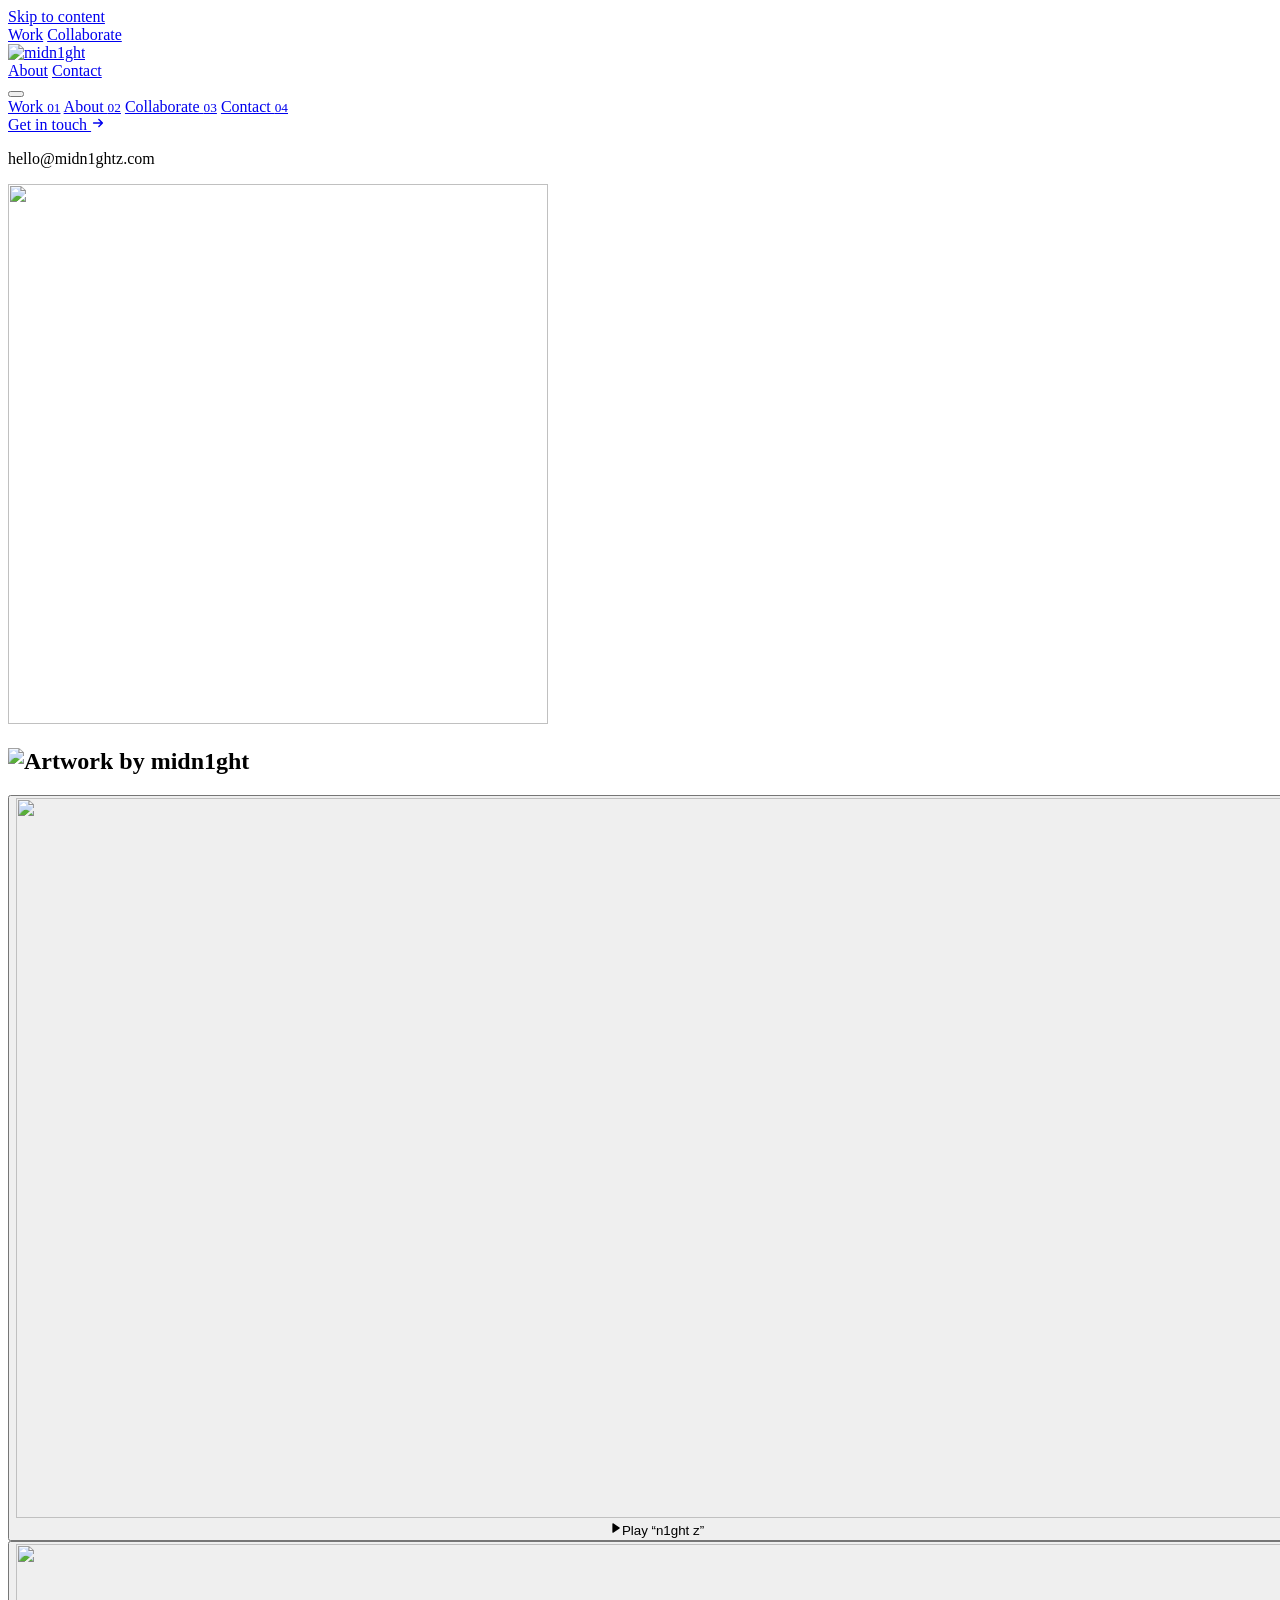
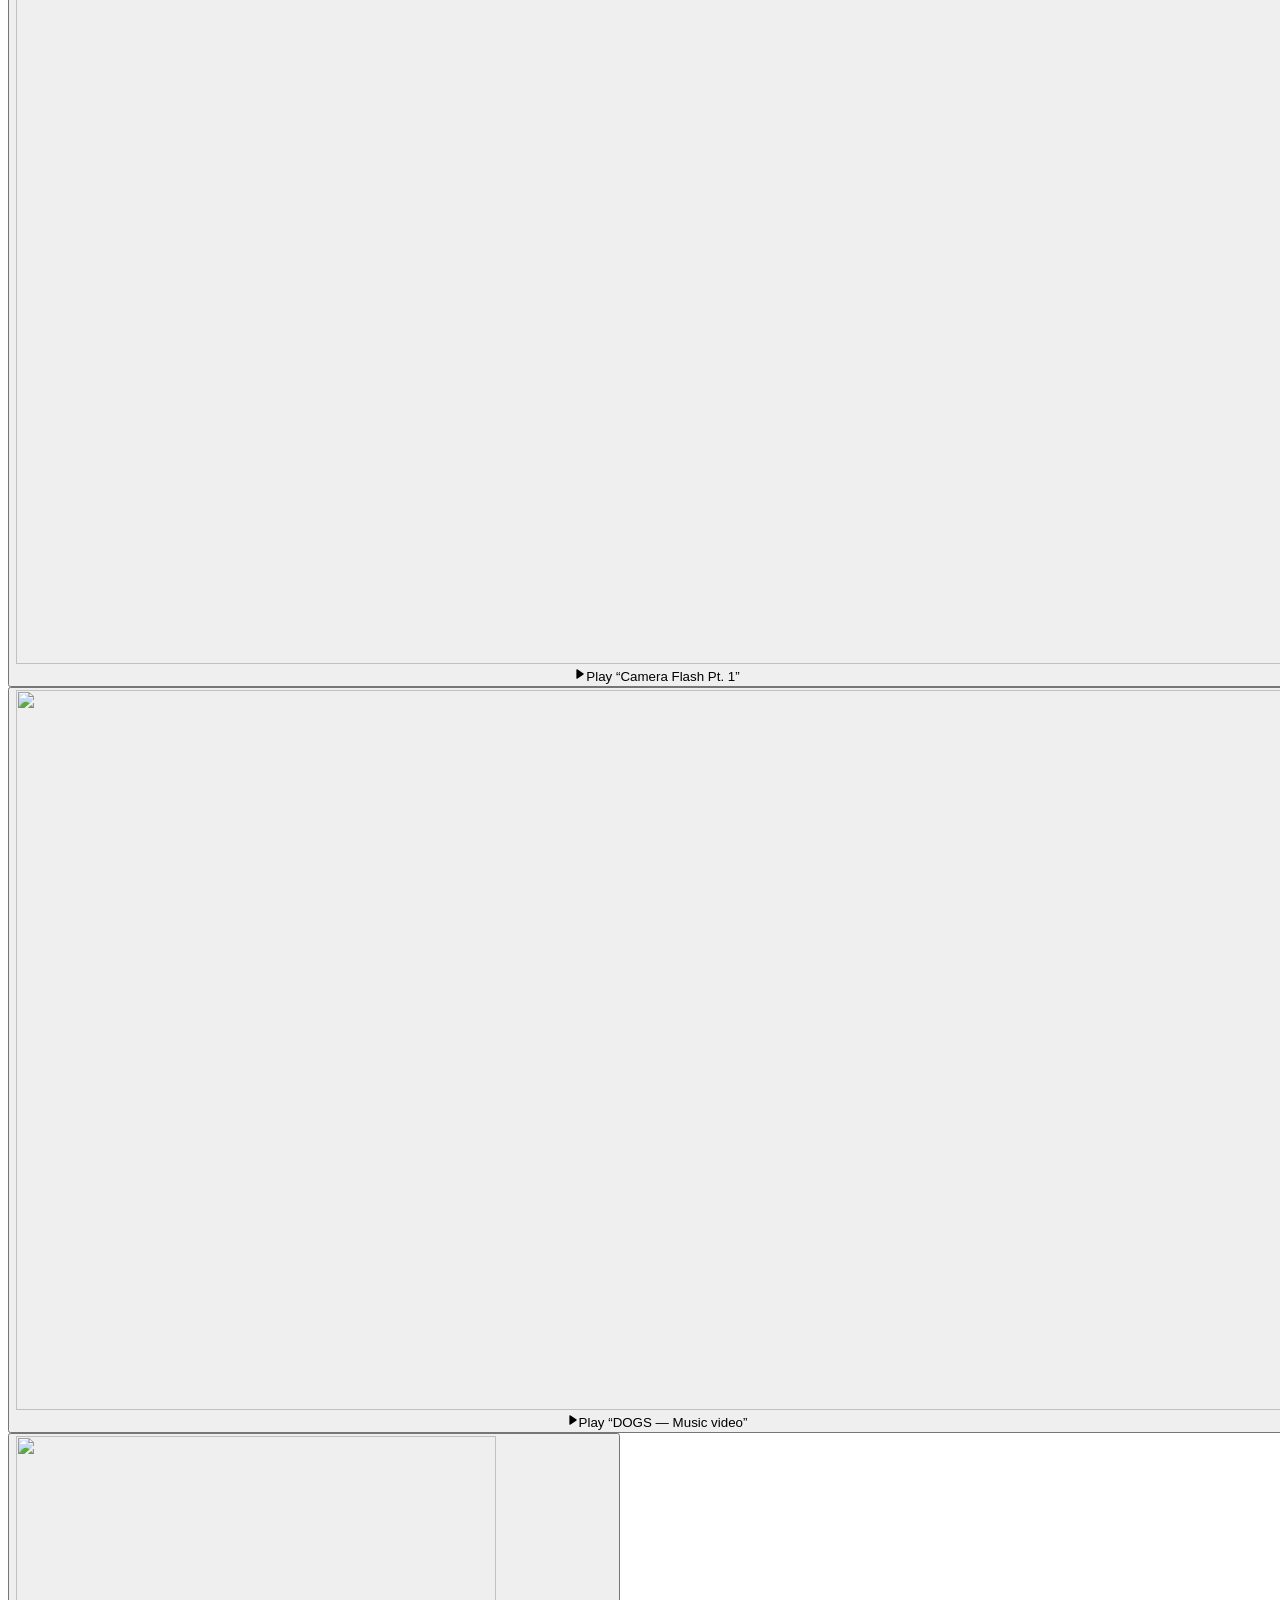
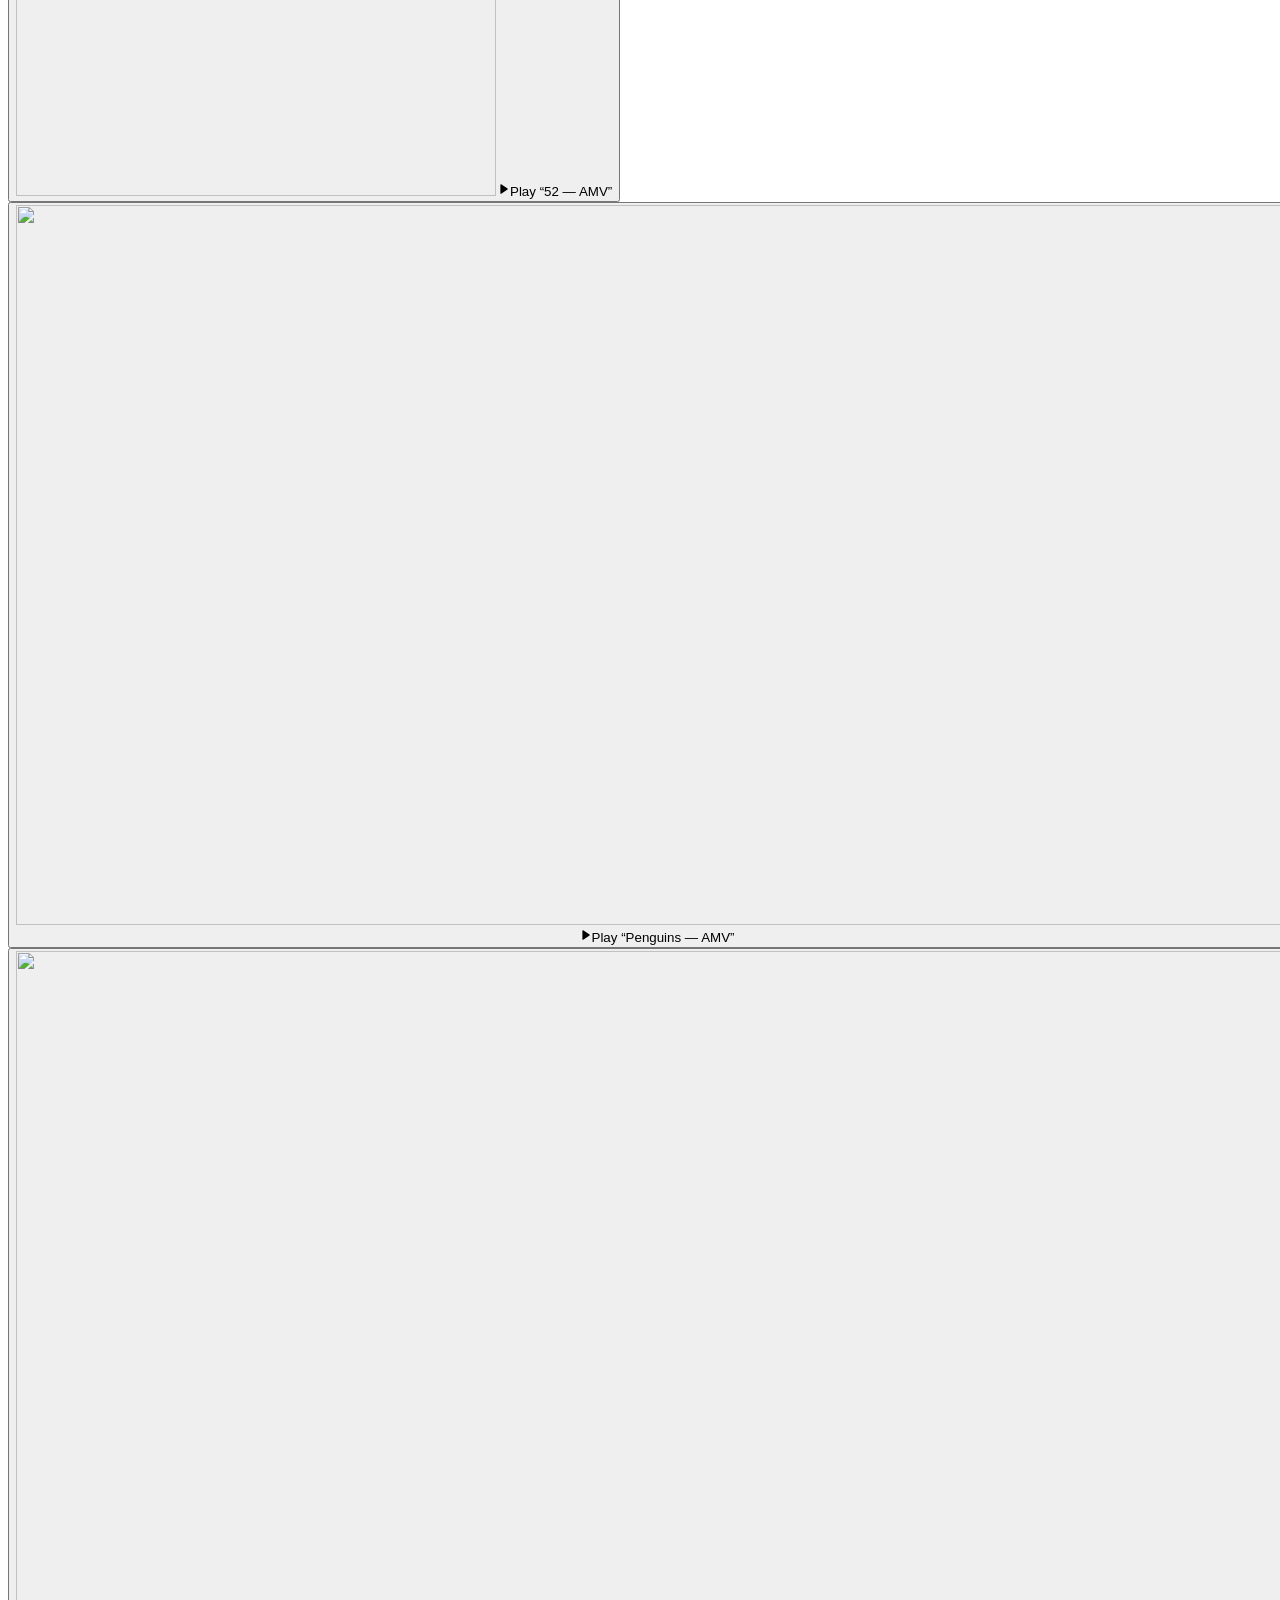
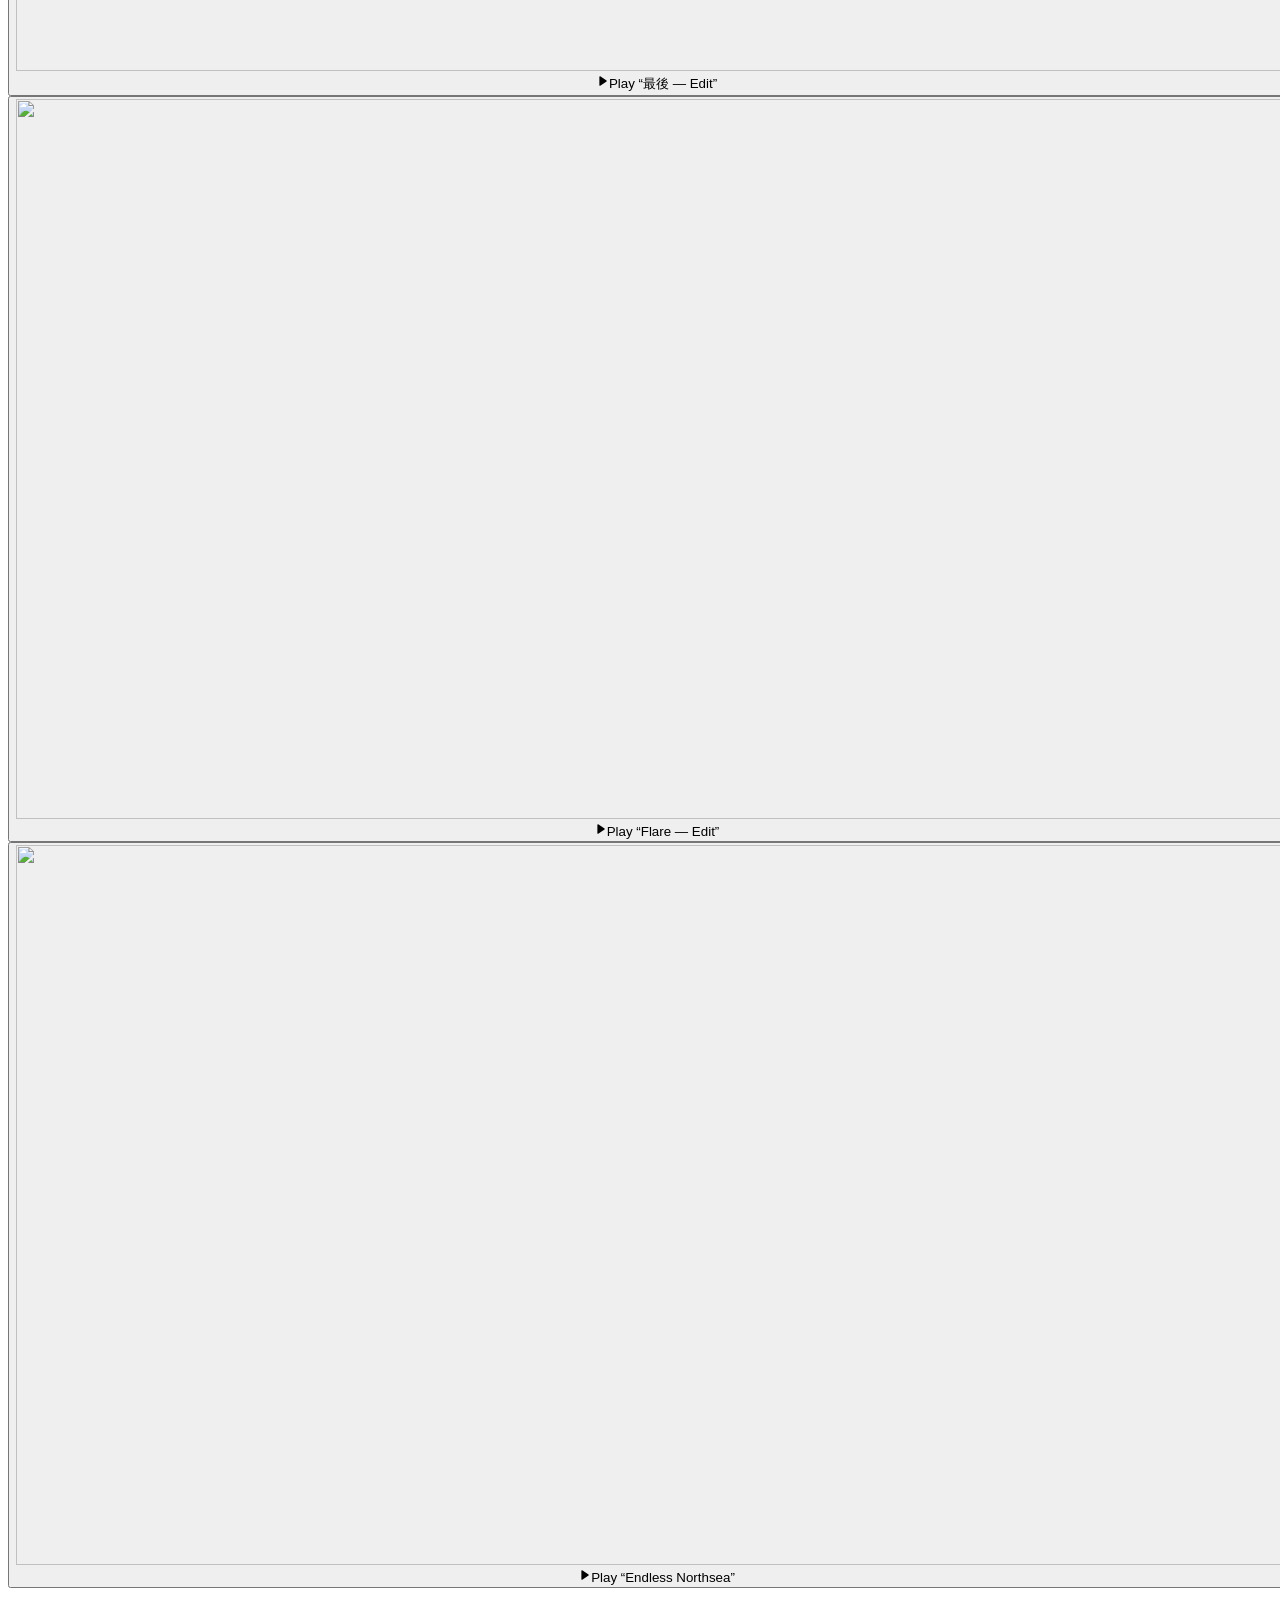
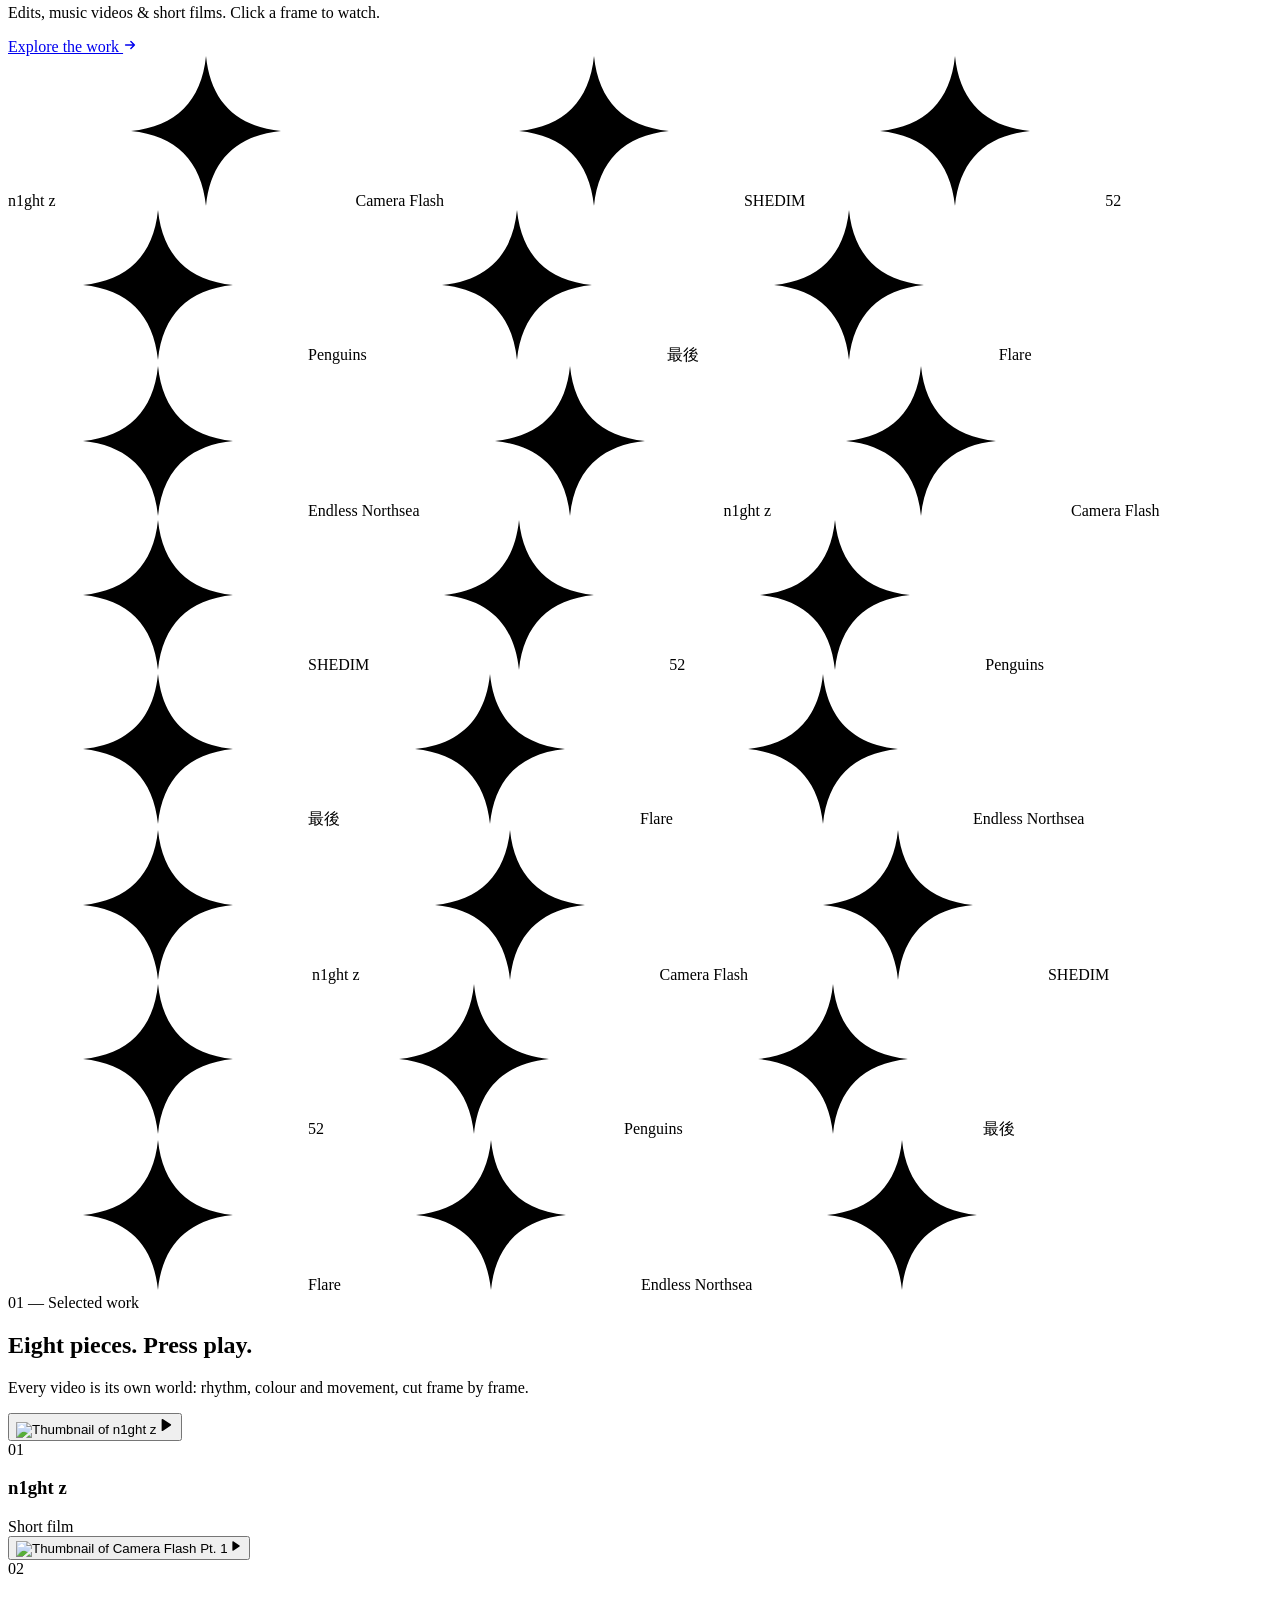
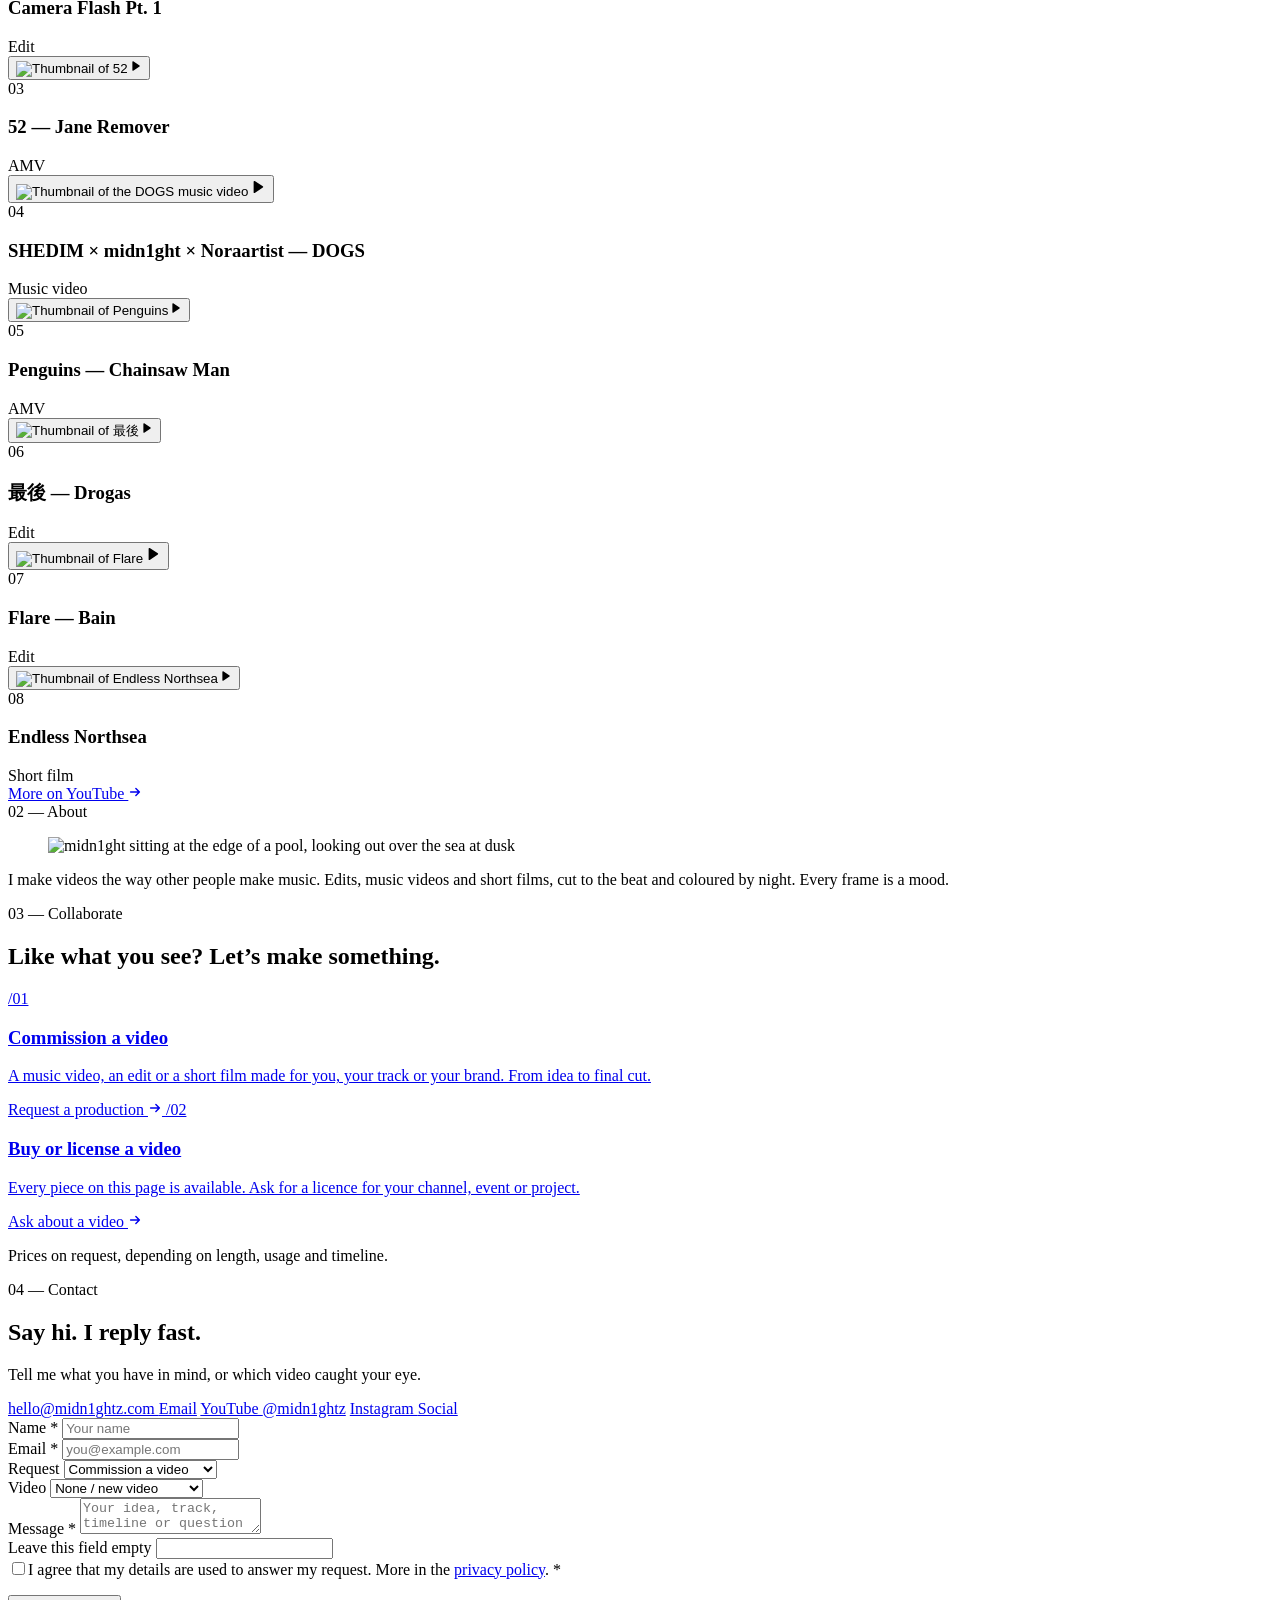
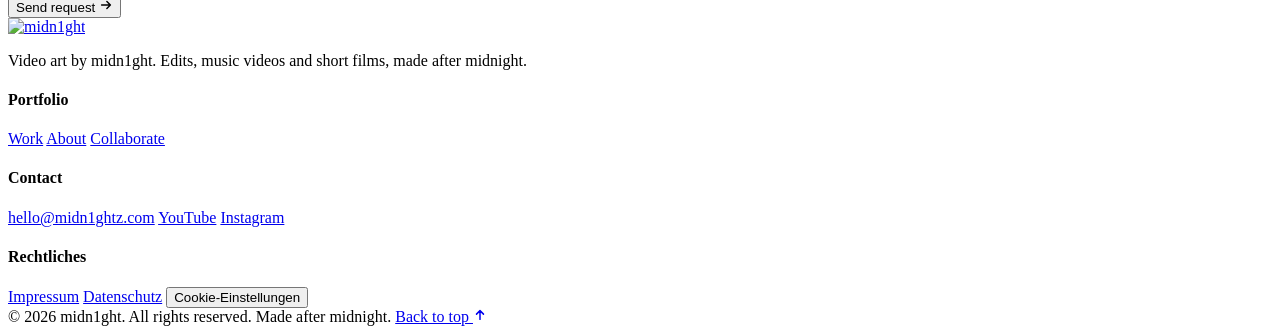
==== index.html @ 8f2c20a2 "Add website pages" ====
<!doctype html>
<html lang="en" class="no-js">
<head>
  <meta charset="utf-8">
  <meta name="viewport" content="width=device-width, initial-scale=1, viewport-fit=cover">
  <title>midn1ght — Video art, edits &amp; music videos</title>
  <meta name="description" content="The video portfolio of midn1ght: edits, music videos and short films. Watch the work, then commission or buy a video.">
  <link rel="canonical" href="https://www.midn1ghtz.com/">
  <meta name="theme-color" content="#ffffff">

  <!-- Open Graph / social preview -->
  <meta property="og:type" content="website">
  <meta property="og:site_name" content="midn1ght">
  <meta property="og:title" content="midn1ght — Video art, edits &amp; music videos">
  <meta property="og:description" content="Edits, music videos and short films. Cut to the beat, coloured by night.">
  <meta property="og:url" content="https://www.midn1ghtz.com/">
  <meta property="og:image" content="https://www.midn1ghtz.com/assets/img/og-image.png">
  <meta property="og:image:width" content="1200">
  <meta property="og:image:height" content="630">
  <meta name="twitter:card" content="summary_large_image">

  <!-- Icons -->
  <link rel="icon" href="assets/img/favicon-32.png" sizes="32x32" type="image/png">
  <link rel="apple-touch-icon" href="assets/img/apple-touch-icon.png">
  <link rel="manifest" href="site.webmanifest">
  <link rel="preload" href="assets/fonts/montserrat-latin-wght.woff2" as="font" type="font/woff2" crossorigin>
  <link rel="preload" href="assets/fonts/quicksand-variable.woff2" as="font" type="font/woff2" crossorigin>
  <link rel="stylesheet" href="assets/css/style.css">
  <script>document.documentElement.classList.replace('no-js', 'js');</script>

  <script type="application/ld+json">
  {
    "@context": "https://schema.org",
    "@type": "Person",
    "name": "midn1ght",
    "url": "https://www.midn1ghtz.com/",
    "image": "https://www.midn1ghtz.com/assets/img/icon-512.png",
    "description": "Video artist: edits, music videos and short films.",
    "email": "hello@midn1ghtz.com",
    "sameAs": ["https://www.youtube.com/@midn1ghtz"]
  }
  </script>
</head>
<body class="glass-thumbs">
  <!-- Icon sprite -->
  <svg width="0" height="0" style="position:absolute" aria-hidden="true">
    <symbol id="i-arrow" viewBox="0 0 16 16"><path d="M3 8h10M9 4l4 4-4 4" fill="none" stroke="currentColor" stroke-width="1.7" stroke-linecap="round" stroke-linejoin="round"/></symbol>
    <symbol id="i-arrow-up" viewBox="0 0 16 16"><path d="M8 13V3M4 7l4-4 4 4" fill="none" stroke="currentColor" stroke-width="1.7" stroke-linecap="round" stroke-linejoin="round"/></symbol>
    <symbol id="i-check" viewBox="0 0 16 16"><path d="M4 8.4 6.7 11 12 5.5" fill="none" stroke="currentColor" stroke-width="2" stroke-linecap="round" stroke-linejoin="round"/></symbol>
    <symbol id="i-play" viewBox="0 0 16 16"><path d="M5 3.2v9.6c0 .5.6.8 1 .5l7.2-4.8c.4-.3.4-.8 0-1.1L6 2.7c-.4-.3-1 0-1 .5Z" fill="currentColor"/></symbol>
    <symbol id="i-close" viewBox="0 0 16 16"><path d="M4 4l8 8M12 4l-8 8" fill="none" stroke="currentColor" stroke-width="1.8" stroke-linecap="round"/></symbol>
    <filter id="warp" x="-5%" y="-20%" width="110%" height="140%" color-interpolation-filters="sRGB">
      <feTurbulence id="warp-turb" type="fractalNoise" baseFrequency="0.008 0.05" numOctaves="2" seed="7" result="noise"/>
      <feDisplacementMap id="warp-disp" in="SourceGraphic" in2="noise" scale="0" xChannelSelector="R" yChannelSelector="G"/>
    </filter>
    <symbol id="i-star" viewBox="0 0 100 100"><path d="M50 0C53 30 70 47 100 50C70 53 53 70 50 100C47 70 30 53 0 50C30 47 47 30 50 0Z" fill="currentColor"/></symbol>
  </svg>

  <a class="skip-link" href="#main">Skip to content</a>

  <!-- ============ Header ============ -->
  <header class="site-header" data-header>
    <div class="container site-header__inner">
      <div class="header-bar">
        <nav class="nav nav--left" aria-label="Main">
          <a href="index.html#work">Work</a>
          <a href="index.html#collab">Collaborate</a>
        </nav>
        <a class="logo" href="index.html" aria-label="midn1ght — home">
          <img class="logo__img" src="assets/img/logo-sm.png" srcset="assets/img/logo-sm.png 234w, assets/img/logo.png 702w" sizes="80px" width="234" height="160" alt="midn1ght">
        </a>
        <nav class="nav nav--right" aria-label="More">
          <a href="index.html#about">About</a>
          <a href="index.html#contact">Contact</a>
        </nav>
      </div>
      <button class="menu-toggle" type="button" aria-expanded="false" aria-controls="mobile-menu" aria-label="Open menu"><span></span><span></span></button>
    </div>
  </header>

  <div class="mobile-menu" id="mobile-menu" inert>
    <nav class="mobile-menu__links" aria-label="Mobile">
      <a href="index.html#work">Work <small>01</small></a>
      <a href="index.html#about">About <small>02</small></a>
      <a href="index.html#collab">Collaborate <small>03</small></a>
      <a href="index.html#contact">Contact <small>04</small></a>
    </nav>
    <div class="mobile-menu__foot">
      <a class="btn btn--accent btn--block" href="index.html#contact">Get in touch <span class="btn__icon"><svg width="14" height="14"><use href="#i-arrow"/></svg></span></a>
      <p>hello@midn1ghtz.com</p>
    </div>
  </div>
  <!-- ============ /Header ============ -->

  <main id="main">
    <!-- ============ Showcase (3D ring of videos) ============ -->
    <!-- Videos: each card needs data-video (YouTube ID) and data-title. Thumbnails live in assets/img/videos/. -->
    <section class="showcase" id="top" aria-labelledby="top-title" data-showcase>
      <div class="showcase__sticky">
        <div class="showcase__glow" aria-hidden="true">
          <img class="showcase__star" src="assets/img/star.png" width="540" height="540" alt="">
        </div>
        <h1 class="showcase__title" id="top-title"><span class="wordmark" data-warp><img class="showcase__line showcase__wordmark" src="assets/img/artwork.webp" width="2000" height="667" alt="Artwork"></span><span class="sr-only"> by midn1ght</span></h1>
        <div class="showcase__stage">
          <div class="showcase__ring" data-ring>
            <button class="showcase__card" type="button" style="--i:0" data-video="0vl33gfI594" data-title="n1ght z"><span class="tilt" data-tilt><img src="assets/img/videos/0vl33gfI594.jpg" alt="" width="1280" height="720"><span class="play-badge"><svg width="14" height="14"><use href="#i-play"/></svg></span></span><span class="sr-only">Play “n1ght z”</span></button>
            <button class="showcase__card" type="button" style="--i:1" data-video="E9KSWnn4AkE" data-title="Camera Flash Pt. 1"><span class="tilt" data-tilt><img src="assets/img/videos/E9KSWnn4AkE.jpg" alt="" width="1280" height="720"><span class="play-badge"><svg width="14" height="14"><use href="#i-play"/></svg></span></span><span class="sr-only">Play “Camera Flash Pt. 1”</span></button>
            <button class="showcase__card" type="button" style="--i:2" data-video="DTlzzOFIpUI" data-title="DOGS — Music video"><span class="tilt" data-tilt><img src="assets/img/videos/DTlzzOFIpUI.jpg" alt="" width="1280" height="720"><span class="play-badge"><svg width="14" height="14"><use href="#i-play"/></svg></span></span><span class="sr-only">Play “DOGS — Music video”</span></button>
            <button class="showcase__card" type="button" style="--i:3" data-video="fPDi1ig6C5U" data-title="52 — AMV"><span class="tilt" data-tilt><img src="assets/img/videos/fPDi1ig6C5U.jpg" alt="" width="480" height="360"><span class="play-badge"><svg width="14" height="14"><use href="#i-play"/></svg></span></span><span class="sr-only">Play “52 — AMV”</span></button>
            <button class="showcase__card" type="button" style="--i:4" data-video="a8Le-u5QT2U" data-title="Penguins — AMV"><span class="tilt" data-tilt><img src="assets/img/videos/a8Le-u5QT2U.jpg" alt="" width="1280" height="720"><span class="play-badge"><svg width="14" height="14"><use href="#i-play"/></svg></span></span><span class="sr-only">Play “Penguins — AMV”</span></button>
            <button class="showcase__card" type="button" style="--i:5" data-video="e7J6bRWpvaU" data-title="最後 — Edit"><span class="tilt" data-tilt><img src="assets/img/videos/e7J6bRWpvaU.jpg" alt="" width="1280" height="720"><span class="play-badge"><svg width="14" height="14"><use href="#i-play"/></svg></span></span><span class="sr-only">Play “最後 — Edit”</span></button>
            <button class="showcase__card" type="button" style="--i:6" data-video="HSmztqRdY_8" data-title="Flare — Edit"><span class="tilt" data-tilt><img src="assets/img/videos/HSmztqRdY_8.jpg" alt="" width="1280" height="720"><span class="play-badge"><svg width="14" height="14"><use href="#i-play"/></svg></span></span><span class="sr-only">Play “Flare — Edit”</span></button>
            <button class="showcase__card" type="button" style="--i:7" data-video="CtoVYPKOXnU" data-title="Endless Northsea"><span class="tilt" data-tilt><img src="assets/img/videos/CtoVYPKOXnU.jpg" alt="" width="1280" height="720"><span class="play-badge"><svg width="14" height="14"><use href="#i-play"/></svg></span></span><span class="sr-only">Play “Endless Northsea”</span></button>
          </div>
        </div>
        <div class="showcase__foot">
          <p class="showcase__hint"><span class="pulse" aria-hidden="true"></span>Edits, music videos &amp; short films. Click a frame to watch.</p>
          <a class="btn btn--accent" href="#work">Explore the work <span class="btn__icon"><svg width="14" height="14"><use href="#i-arrow"/></svg></span></a>
        </div>
      </div>
    </section>

    <!-- ============ Ticker ============ -->
    <div class="ticker" aria-hidden="true">
      <div class="ticker__track" data-ticker>
        <span>n1ght z</span><svg><use href="#i-star"/></svg><span>Camera Flash</span><svg><use href="#i-star"/></svg><span>SHEDIM</span><svg><use href="#i-star"/></svg><span>52</span><svg><use href="#i-star"/></svg><span>Penguins</span><svg><use href="#i-star"/></svg><span>最後</span><svg><use href="#i-star"/></svg><span>Flare</span><svg><use href="#i-star"/></svg><span>Endless Northsea</span><svg><use href="#i-star"/></svg>
        <span>n1ght z</span><svg><use href="#i-star"/></svg><span>Camera Flash</span><svg><use href="#i-star"/></svg><span>SHEDIM</span><svg><use href="#i-star"/></svg><span>52</span><svg><use href="#i-star"/></svg><span>Penguins</span><svg><use href="#i-star"/></svg><span>最後</span><svg><use href="#i-star"/></svg><span>Flare</span><svg><use href="#i-star"/></svg><span>Endless Northsea</span><svg><use href="#i-star"/></svg>
        <span>n1ght z</span><svg><use href="#i-star"/></svg><span>Camera Flash</span><svg><use href="#i-star"/></svg><span>SHEDIM</span><svg><use href="#i-star"/></svg><span>52</span><svg><use href="#i-star"/></svg><span>Penguins</span><svg><use href="#i-star"/></svg><span>最後</span><svg><use href="#i-star"/></svg><span>Flare</span><svg><use href="#i-star"/></svg><span>Endless Northsea</span><svg><use href="#i-star"/></svg>
      </div>
    </div>

    <!-- ============ 01 Work — gallery ============ -->
    <section class="section" id="work" aria-labelledby="work-title">
      <div class="container">
        <div class="section-head">
          <div class="section-head__title"><span class="eyebrow">01 — Selected work</span></div>
          <div class="section-head__title">
            <h2 class="h-1" id="work-title">Eight pieces. <span class="muted">Press play.</span></h2>
            <p class="lead">Every video is its own world: rhythm, colour and movement, cut frame by frame.</p>
          </div>
        </div>

        <div class="gallery">
          <article class="piece piece--xl reveal">
            <button class="piece__media" type="button" data-video="0vl33gfI594" data-title="n1ght z" aria-label="Play “n1ght z”">
              <span class="tilt" data-tilt><img src="assets/img/videos/0vl33gfI594.jpg" alt="Thumbnail of n1ght z" width="1280" height="720" loading="lazy"><span class="play-badge play-badge--lg"><svg width="18" height="18"><use href="#i-play"/></svg></span></span>
            </button>
            <div class="piece__meta"><span class="piece__num">01</span><h3>n1ght z</h3><span class="piece__tag">Short film</span></div>
          </article>

          <article class="piece piece--sm piece--drop reveal" data-delay="1">
            <button class="piece__media" type="button" data-video="E9KSWnn4AkE" data-title="Camera Flash Pt. 1" aria-label="Play “Camera Flash Pt. 1”">
              <span class="tilt" data-tilt><img src="assets/img/videos/E9KSWnn4AkE.jpg" alt="Thumbnail of Camera Flash Pt. 1" width="1280" height="720" loading="lazy"><span class="play-badge"><svg width="14" height="14"><use href="#i-play"/></svg></span></span>
            </button>
            <div class="piece__meta"><span class="piece__num">02</span><h3>Camera Flash Pt. 1</h3><span class="piece__tag">Edit</span></div>
          </article>

          <article class="piece piece--sm reveal">
            <button class="piece__media" type="button" data-video="fPDi1ig6C5U" data-title="52 — AMV" aria-label="Play “52 — AMV”">
              <span class="tilt" data-tilt><img src="assets/img/videos/fPDi1ig6C5U.jpg" alt="Thumbnail of 52" width="480" height="360" loading="lazy"><span class="play-badge"><svg width="14" height="14"><use href="#i-play"/></svg></span></span>
            </button>
            <div class="piece__meta"><span class="piece__num">03</span><h3>52 — Jane Remover</h3><span class="piece__tag">AMV</span></div>
          </article>

          <article class="piece piece--xl piece--drop reveal" data-delay="1">
            <button class="piece__media" type="button" data-video="DTlzzOFIpUI" data-title="DOGS — Music video" aria-label="Play “DOGS — Music video”">
              <span class="tilt" data-tilt><img src="assets/img/videos/DTlzzOFIpUI.jpg" alt="Thumbnail of the DOGS music video" width="1280" height="720" loading="lazy"><span class="play-badge play-badge--lg"><svg width="18" height="18"><use href="#i-play"/></svg></span></span>
            </button>
            <div class="piece__meta"><span class="piece__num">04</span><h3>SHEDIM × midn1ght × Noraartist — DOGS</h3><span class="piece__tag">Music video</span></div>
          </article>

          <article class="piece piece--md reveal">
            <button class="piece__media" type="button" data-video="a8Le-u5QT2U" data-title="Penguins — AMV" aria-label="Play “Penguins — AMV”">
              <span class="tilt" data-tilt><img src="assets/img/videos/a8Le-u5QT2U.jpg" alt="Thumbnail of Penguins" width="1280" height="720" loading="lazy"><span class="play-badge"><svg width="14" height="14"><use href="#i-play"/></svg></span></span>
            </button>
            <div class="piece__meta"><span class="piece__num">05</span><h3>Penguins — Chainsaw Man</h3><span class="piece__tag">AMV</span></div>
          </article>

          <article class="piece piece--md piece--drop reveal" data-delay="1">
            <button class="piece__media" type="button" data-video="e7J6bRWpvaU" data-title="最後 — Edit" aria-label="Play “最後 — Edit”">
              <span class="tilt" data-tilt><img src="assets/img/videos/e7J6bRWpvaU.jpg" alt="Thumbnail of 最後" width="1280" height="720" loading="lazy"><span class="play-badge"><svg width="14" height="14"><use href="#i-play"/></svg></span></span>
            </button>
            <div class="piece__meta"><span class="piece__num">06</span><h3>最後 — Drogas</h3><span class="piece__tag">Edit</span></div>
          </article>

          <article class="piece piece--lg reveal">
            <button class="piece__media" type="button" data-video="HSmztqRdY_8" data-title="Flare — Edit" aria-label="Play “Flare — Edit”">
              <span class="tilt" data-tilt><img src="assets/img/videos/HSmztqRdY_8.jpg" alt="Thumbnail of Flare" width="1280" height="720" loading="lazy"><span class="play-badge play-badge--lg"><svg width="18" height="18"><use href="#i-play"/></svg></span></span>
            </button>
            <div class="piece__meta"><span class="piece__num">07</span><h3>Flare — Bain</h3><span class="piece__tag">Edit</span></div>
          </article>

          <article class="piece piece--sm piece--drop reveal" data-delay="1">
            <button class="piece__media" type="button" data-video="CtoVYPKOXnU" data-title="Endless Northsea" aria-label="Play “Endless Northsea”">
              <span class="tilt" data-tilt><img src="assets/img/videos/CtoVYPKOXnU.jpg" alt="Thumbnail of Endless Northsea" width="1280" height="720" loading="lazy"><span class="play-badge"><svg width="14" height="14"><use href="#i-play"/></svg></span></span>
            </button>
            <div class="piece__meta"><span class="piece__num">08</span><h3>Endless Northsea</h3><span class="piece__tag">Short film</span></div>
          </article>
        </div>

        <div class="work-cta">
          <a class="btn btn--light" href="https://www.youtube.com/@midn1ghtz" target="_blank" rel="noopener">More on YouTube <span class="btn__icon"><svg width="14" height="14"><use href="#i-arrow"/></svg></span></a>
        </div>
      </div>
    </section>

    <!-- ============ 02 About / statement ============ -->
    <section class="section section--tint" id="about" aria-labelledby="about-title">
      <div class="container approach__grid about">
        <div class="about__side">
          <span class="eyebrow" id="about-title">02 — About</span>
          <figure class="about__figure reveal">
            <span class="tilt about__photo" data-tilt><img src="assets/img/about.jpg" width="1050" height="1400" alt="midn1ght sitting at the edge of a pool, looking out over the sea at dusk" loading="lazy"></span>
          </figure>
        </div>
        <p class="statement" data-statement>I make videos the way other people make music. Edits, music videos and short films, cut to the beat and coloured by night. Every frame is a mood.</p>
      </div>
    </section>

    <!-- ============ 03 Collaborate (kept quiet on purpose) ============ -->
    <section class="section" id="collab" aria-labelledby="collab-title">
      <div class="container">
        <div class="section-head">
          <div class="section-head__title"><span class="eyebrow">03 — Collaborate</span></div>
          <div class="section-head__title">
            <h2 class="h-2" id="collab-title">Like what you see? <span class="muted">Let’s make something.</span></h2>
          </div>
        </div>
        <div class="collab">
          <a class="collab__card reveal" href="#contact" data-request="Commission a video">
            <span class="collab__num">/01</span>
            <h3 class="h-3">Commission a video</h3>
            <p>A music video, an edit or a short film made for you, your track or your brand. From idea to final cut.</p>
            <span class="collab__link">Request a production <svg width="14" height="14" aria-hidden="true"><use href="#i-arrow"/></svg></span>
          </a>
          <a class="collab__card reveal" data-delay="1" href="#contact" data-request="Buy or license a video">
            <span class="collab__num">/02</span>
            <h3 class="h-3">Buy or license a video</h3>
            <p>Every piece on this page is available. Ask for a licence for your channel, event or project.</p>
            <span class="collab__link">Ask about a video <svg width="14" height="14" aria-hidden="true"><use href="#i-arrow"/></svg></span>
          </a>
        </div>
        <p class="collab__note">Prices on request, depending on length, usage and timeline.</p>
      </div>
    </section>

    <!-- ============ 04 Contact ============ -->
    <section class="section section--tint" id="contact" aria-labelledby="contact-title">
      <div class="container contact">
        <div class="contact__aside">
          <span class="eyebrow">04 — Contact</span>
          <h2 class="h-1" id="contact-title">Say hi. <span class="muted">I reply fast.</span></h2>
          <p class="lead">Tell me what you have in mind, or which video caught your eye.</p>
          <div class="contact-links">
            <a href="mailto:hello@midn1ghtz.com">hello@midn1ghtz.com <span>Email</span></a>
            <a href="https://www.youtube.com/@midn1ghtz" target="_blank" rel="noopener">YouTube <span>@midn1ghtz</span></a>
            <a href="https://www.instagram.com/" target="_blank" rel="noopener">Instagram <span>Social</span></a>
          </div>
        </div>

        <!--
          FORM SETUP: set data-endpoint to where the form should be sent.
            ""                                → opens the visitor's email app (mailto fallback, works everywhere)
            "contact.php"                     → PHP hosting — edit contact.php
            "https://formspree.io/f/XXXXXXX"  → Formspree or any service that accepts POST + JSON
        -->
        <form class="form" data-form data-endpoint="" data-mailto="hello@midn1ghtz.com" novalidate>
          <div class="field">
            <label for="f-name">Name <span class="req">*</span></label>
            <input class="input" id="f-name" name="name" type="text" autocomplete="name" required placeholder="Your name">
          </div>
          <div class="field">
            <label for="f-email">Email <span class="req">*</span></label>
            <input class="input" id="f-email" name="email" type="email" autocomplete="email" required placeholder="you@example.com">
          </div>
          <div class="field">
            <label for="f-request">Request</label>
            <select class="input" id="f-request" name="request">
              <option value="Commission a video">Commission a video</option>
              <option value="Buy or license a video">Buy or license a video</option>
              <option value="Something else">Something else</option>
            </select>
          </div>
          <div class="field">
            <label for="f-video">Video</label>
            <select class="input" id="f-video" name="video">
              <option value="">None / new video</option>
              <option value="n1ght z">n1ght z</option>
              <option value="Camera Flash Pt. 1">Camera Flash Pt. 1</option>
              <option value="DOGS — Music video">DOGS — Music video</option>
              <option value="52 — AMV">52 — AMV</option>
              <option value="Penguins — AMV">Penguins — AMV</option>
              <option value="最後 — Edit">最後 — Edit</option>
              <option value="Flare — Edit">Flare — Edit</option>
              <option value="Endless Northsea">Endless Northsea</option>
            </select>
          </div>
          <div class="field field--full">
            <label for="f-message">Message <span class="req">*</span></label>
            <textarea class="input" id="f-message" name="message" required placeholder="Your idea, track, timeline or question"></textarea>
          </div>
          <div class="hp" aria-hidden="true">
            <label for="f-company-url">Leave this field empty</label>
            <input id="f-company-url" name="company_url" type="text" tabindex="-1" autocomplete="off">
          </div>
          <div class="field field--full">
            <label class="consent"><input type="checkbox" name="consent" value="yes" required><span>I agree that my details are used to answer my request. More in the <a href="privacy.html">privacy policy</a>. <span class="req">*</span></span></label>
          </div>
          <div class="form__foot">
            <p class="form__status" role="status" data-status></p>
            <button class="btn btn--accent" type="submit">Send request <span class="btn__icon"><svg width="14" height="14"><use href="#i-arrow"/></svg></span></button>
          </div>
        </form>
      </div>
    </section>
  </main>

  <!-- ============ Video overlay ============ -->
  <div class="player" data-player hidden>
    <div class="player__backdrop" data-player-close></div>
    <div class="player__dialog" role="dialog" aria-modal="true" aria-labelledby="player-title">
      <div class="player__frame" data-player-frame></div>
      <div class="player__bar">
        <p class="player__title" id="player-title" data-player-title></p>
        <a class="player__ask" href="#contact" data-player-ask>Ask about this video <svg width="14" height="14" aria-hidden="true"><use href="#i-arrow"/></svg></a>
      </div>
      <button class="player__close" type="button" data-player-close aria-label="Close video"><svg width="18" height="18" aria-hidden="true"><use href="#i-close"/></svg></button>
    </div>
  </div>

  <!-- ============ Footer ============ -->
  <footer class="site-footer">
    <div class="container">
      <div class="footer-grid">
        <div class="footer-brand">
          <a class="footer-logo" href="index.html" aria-label="midn1ght — home">
            <img src="assets/img/logo.png" width="702" height="480" alt="midn1ght" loading="lazy">
          </a>
          <p>Video art by midn1ght. Edits, music videos and short films, made after midnight.</p>
        </div>
        <div class="footer-col">
          <h4>Portfolio</h4>
          <a href="index.html#work">Work</a>
          <a href="index.html#about">About</a>
          <a href="index.html#collab">Collaborate</a>
        </div>
        <div class="footer-col">
          <h4>Contact</h4>
          <a href="mailto:hello@midn1ghtz.com">hello@midn1ghtz.com</a>
          <a href="https://www.youtube.com/@midn1ghtz" target="_blank" rel="noopener">YouTube</a>
          <a href="https://www.instagram.com/" target="_blank" rel="noopener">Instagram</a>
        </div>
        <div class="footer-col">
          <h4>Rechtliches</h4>
          <a href="legal-notice.html">Impressum</a>
          <a href="privacy.html">Datenschutz</a>
          <button class="footer-link" type="button" data-consent-settings>Cookie-Einstellungen</button>
        </div>
      </div>
      <div class="footer-bottom">
        <span>© <span data-year>2026</span> midn1ght. All rights reserved.</span>
        <span>Made after midnight.</span>
        <a class="to-top" href="#main">Back to top <svg width="14" height="14" aria-hidden="true"><use href="#i-arrow-up"/></svg></a>
      </div>
    </div>
  </footer>
  <!-- ============ /Footer ============ -->

  <script src="assets/js/main.js" defer></script>
</body>
</html>
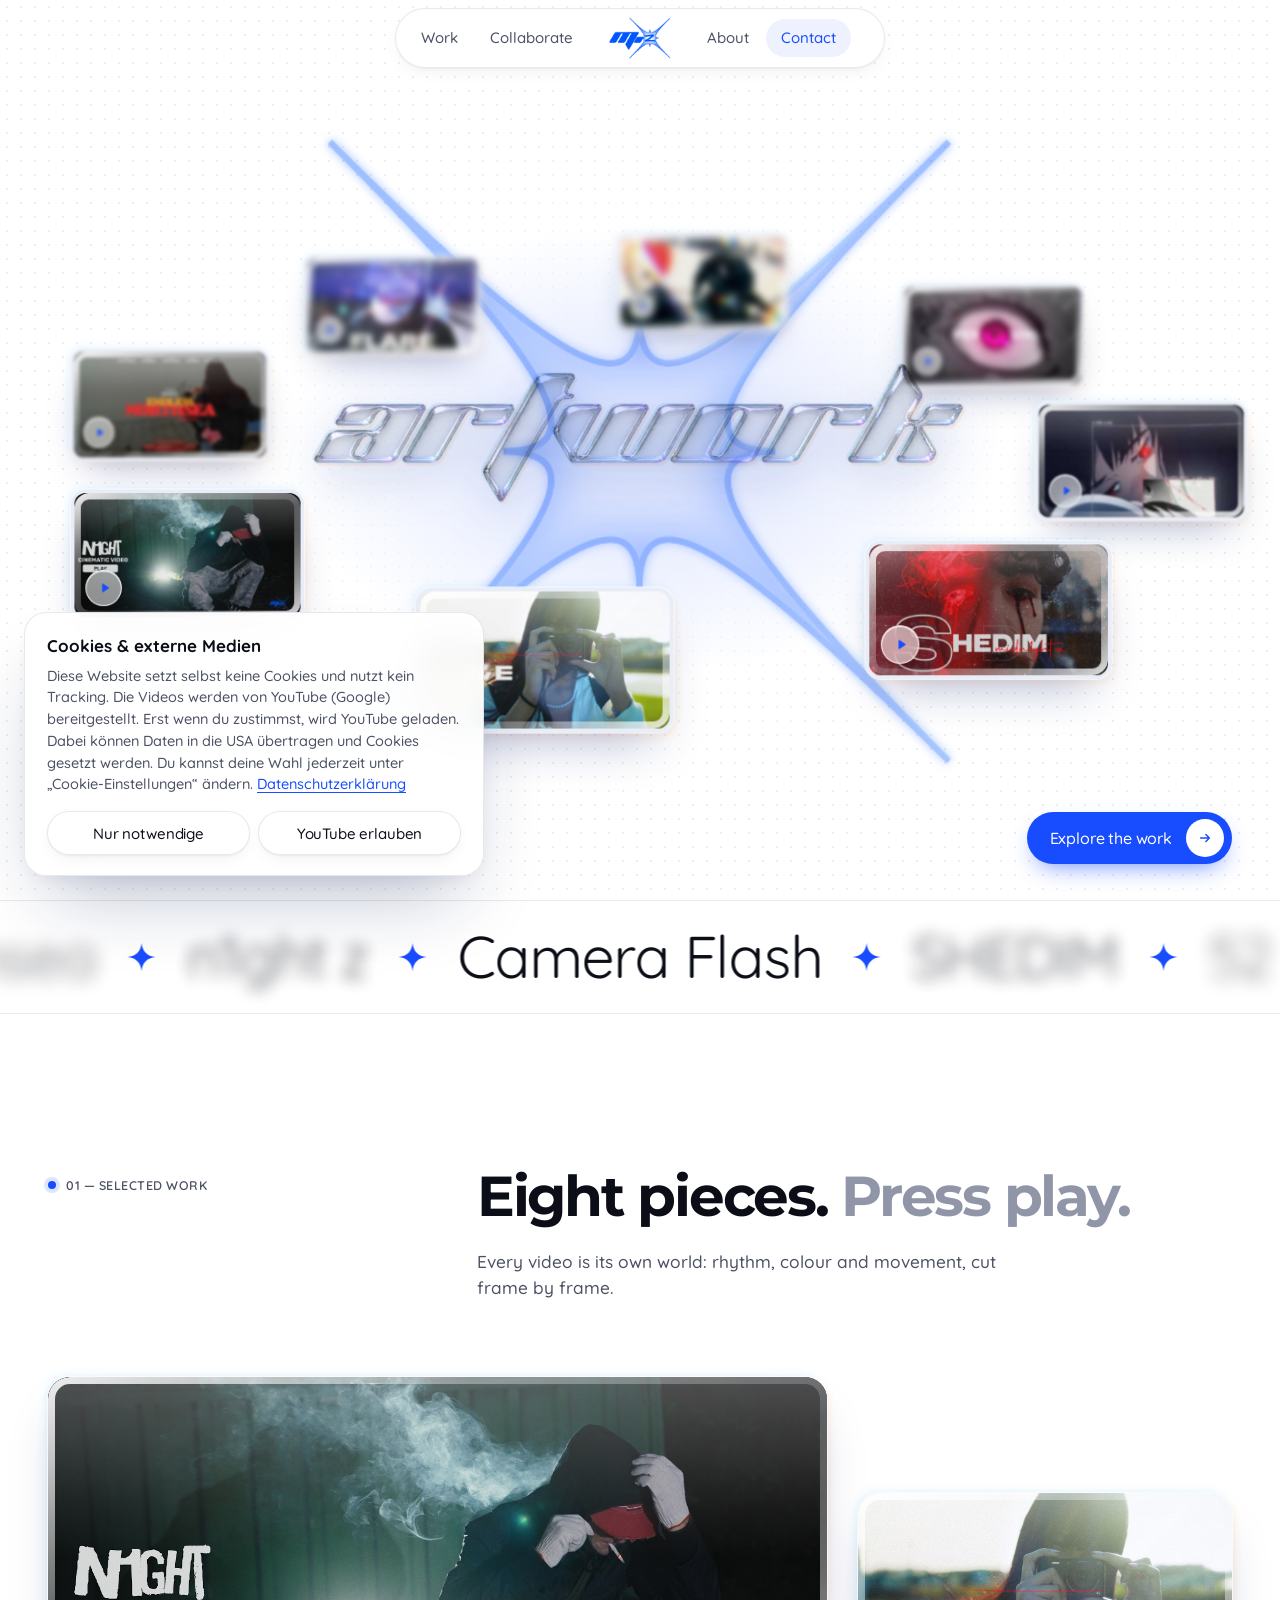
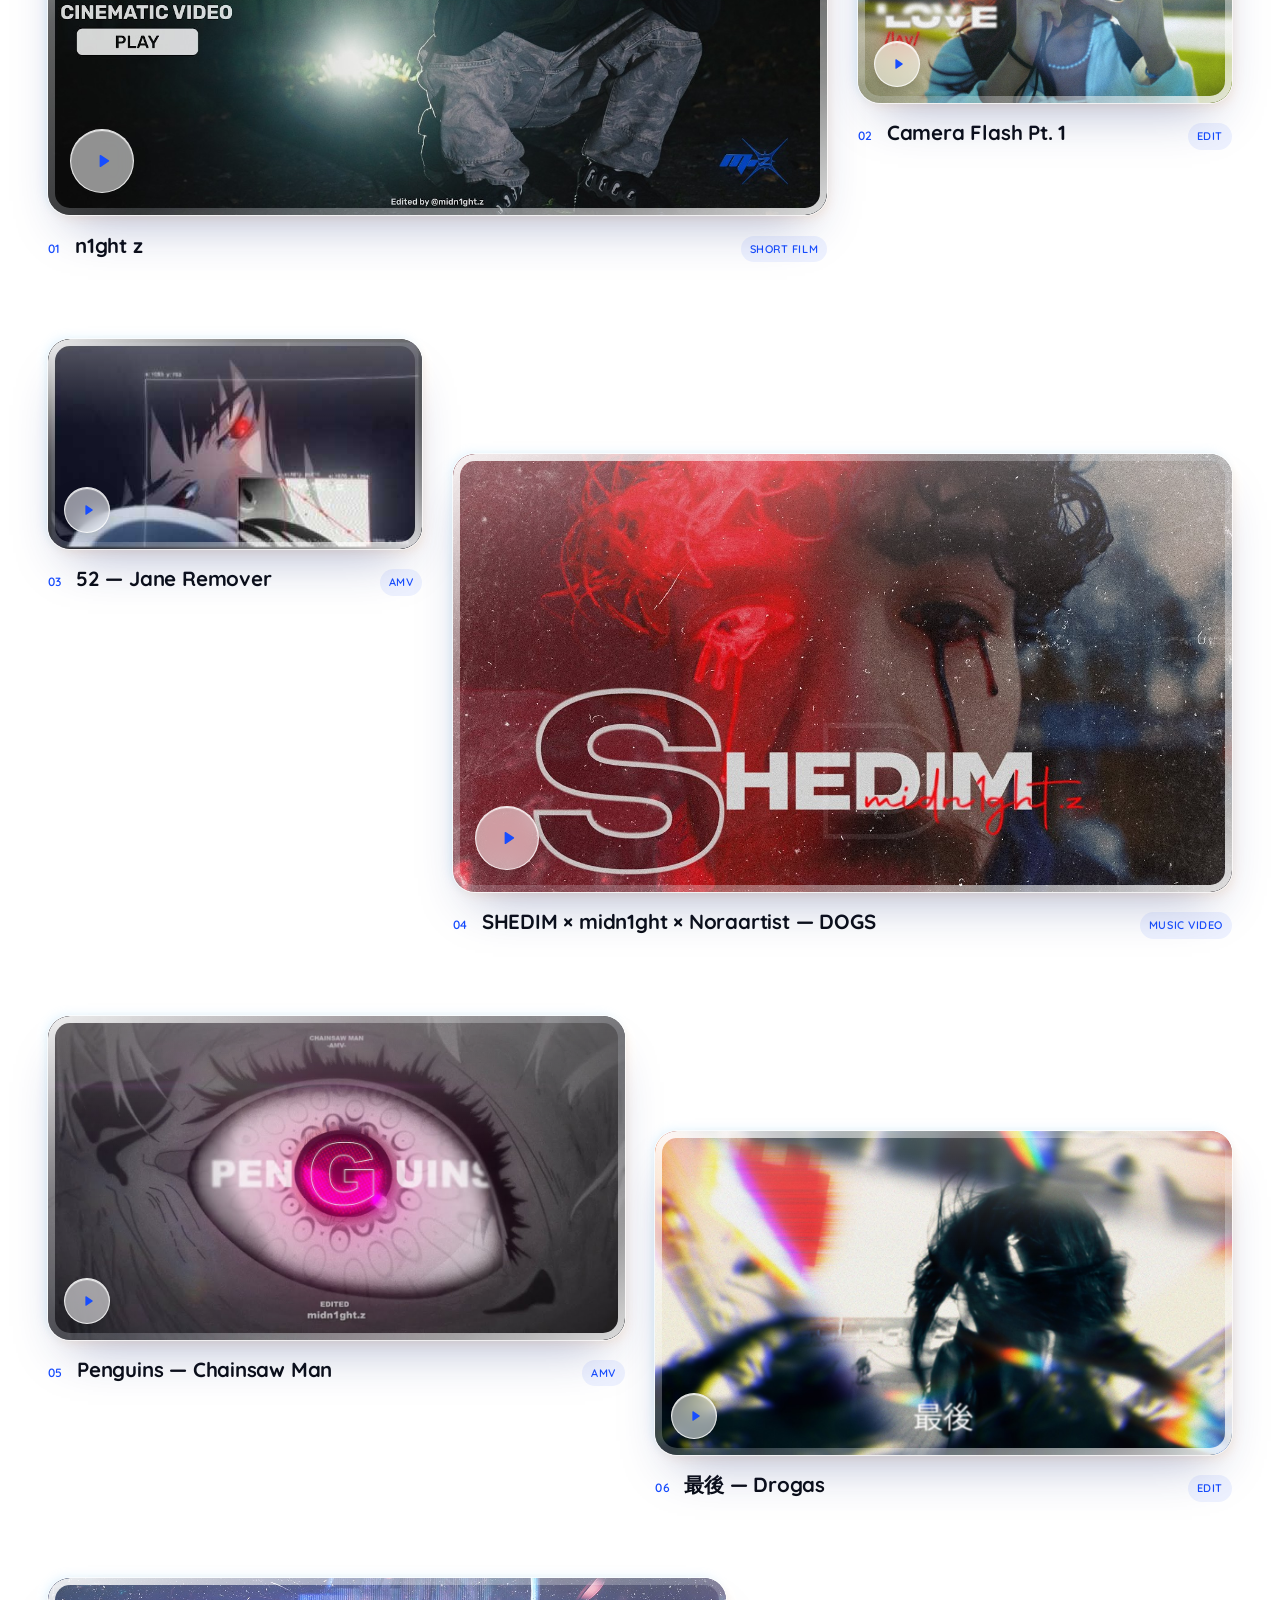
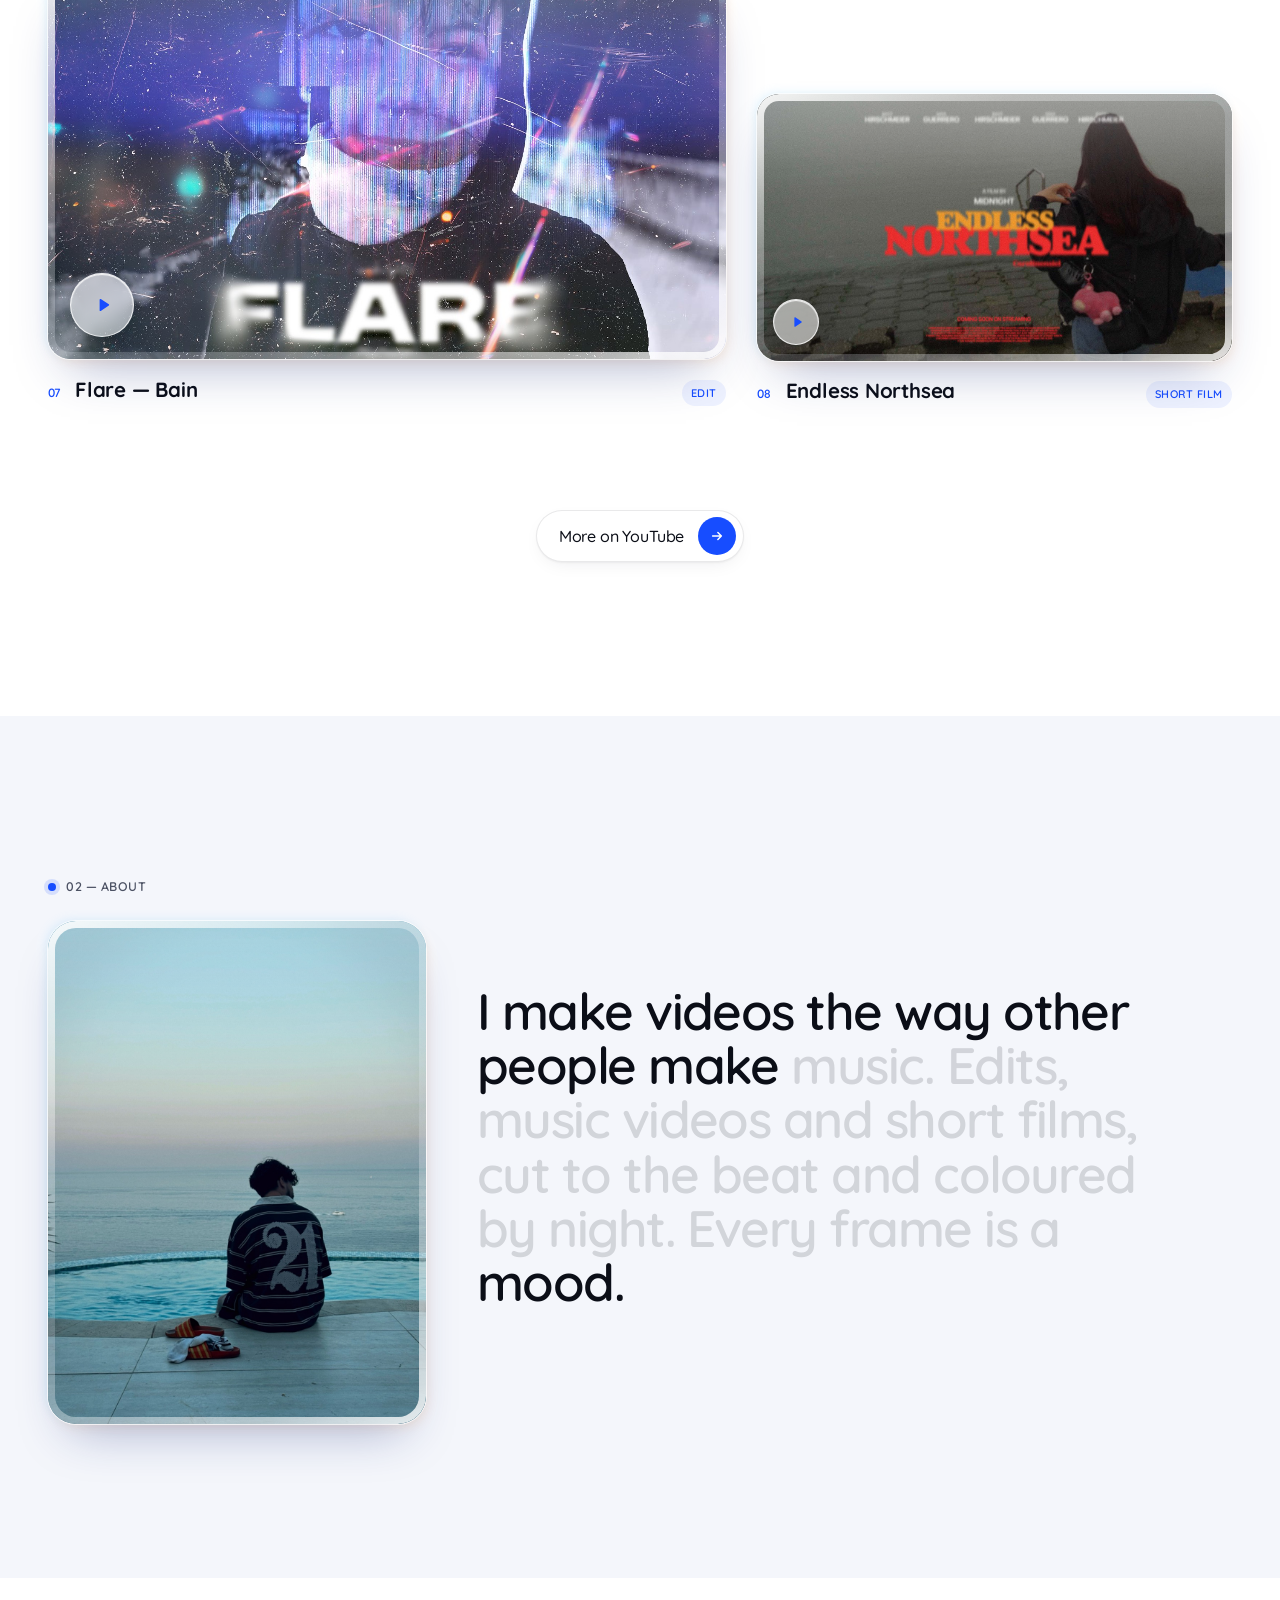
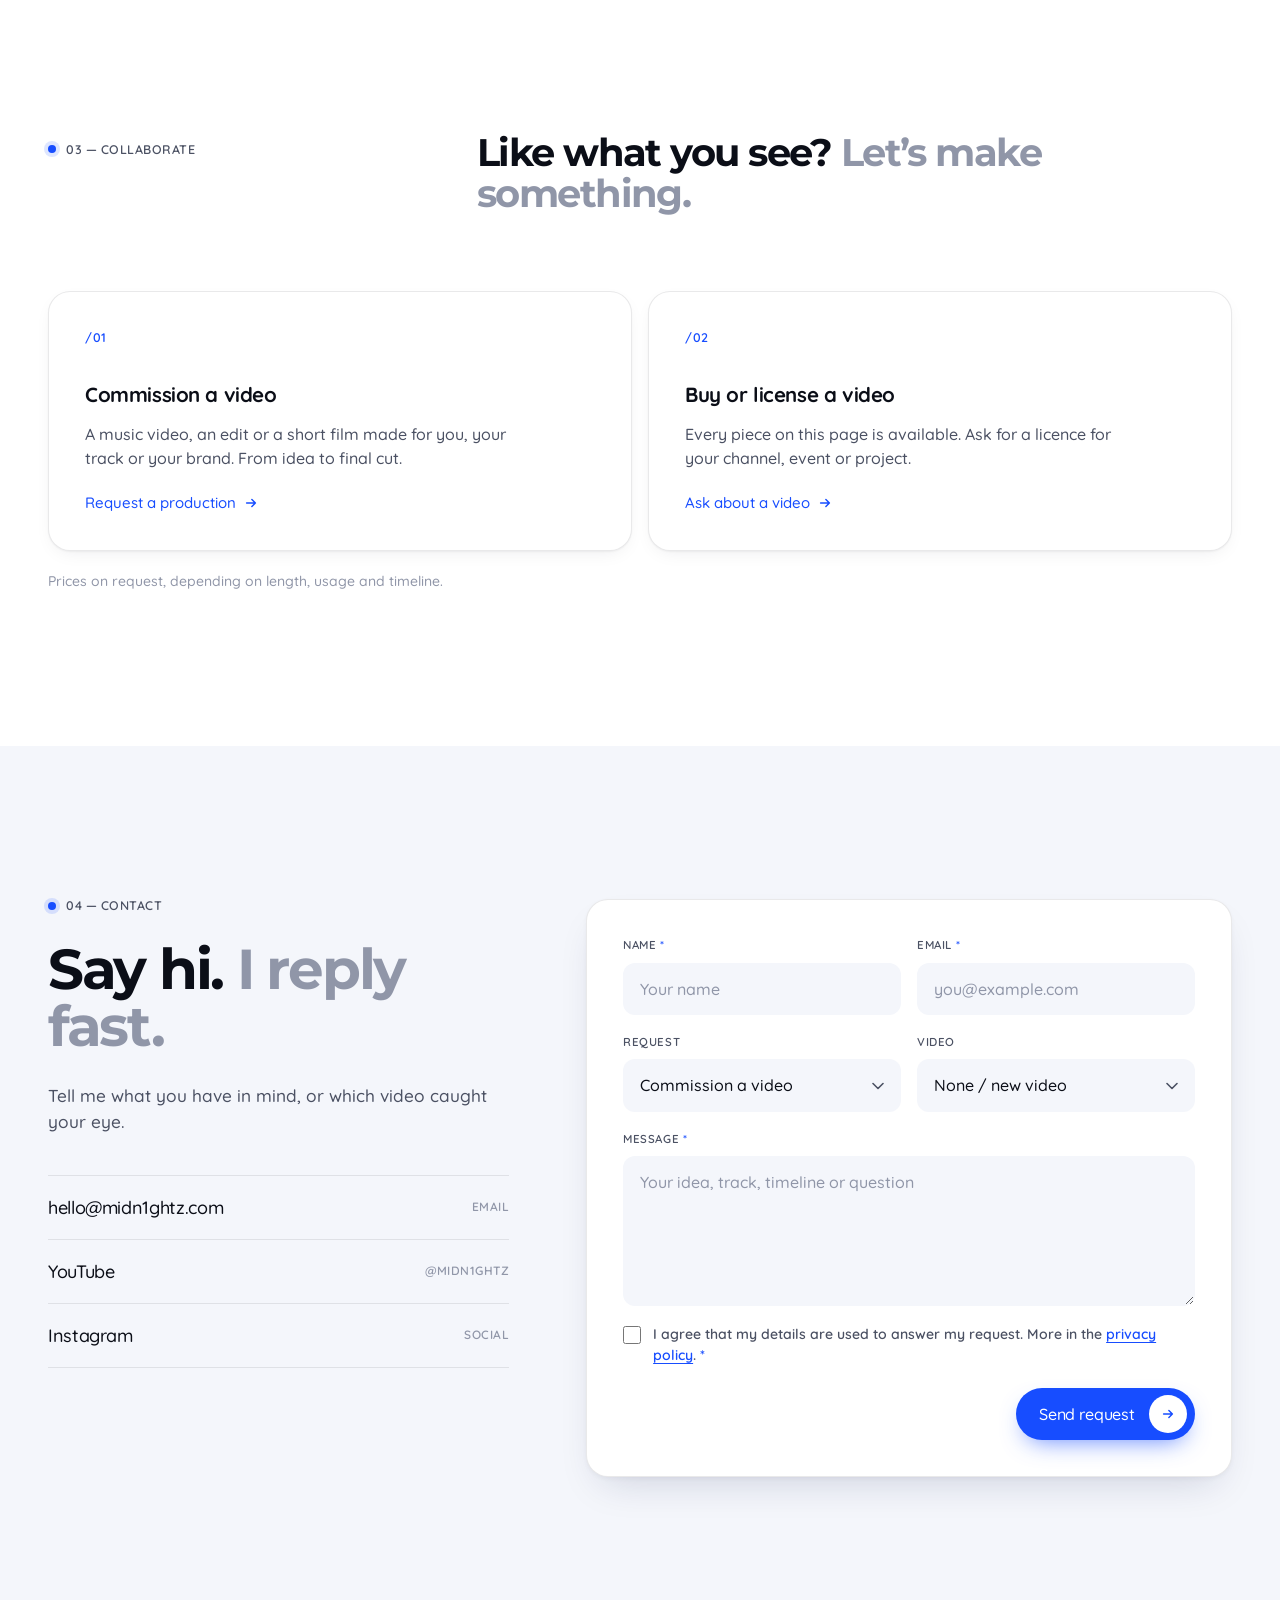
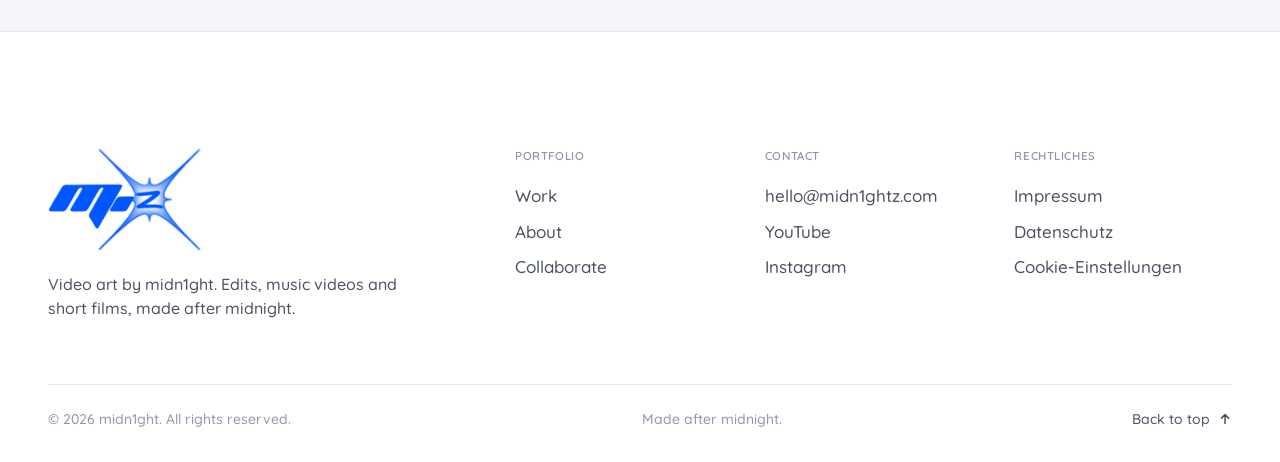
==== commit 32150dab: "Add files via upload" ====
--- a/index.html
+++ b/index.html
@@ -25,7 +25,7 @@
   <link rel="manifest" href="site.webmanifest">
   <link rel="preload" href="assets/fonts/montserrat-latin-wght.woff2" as="font" type="font/woff2" crossorigin>
   <link rel="preload" href="assets/fonts/quicksand-variable.woff2" as="font" type="font/woff2" crossorigin>
-  <link rel="stylesheet" href="assets/css/style.css">
+  <link rel="stylesheet" href="assets/css/style.css?v=2">
   <script>document.documentElement.classList.replace('no-js', 'js');</script>
 
   <script type="application/ld+json">
@@ -366,6 +366,6 @@
   </footer>
   <!-- ============ /Footer ============ -->
 
-  <script src="assets/js/main.js" defer></script>
+  <script src="assets/js/main.js?v=2" defer></script>
 </body>
 </html>
--- a/assets/css/style.css
+++ b/assets/css/style.css
@@ -0,0 +1,758 @@
+/* ==========================================================================
+   midn1ght — main stylesheet (light portfolio)
+   --------------------------------------------------------------------------
+   1. Fonts            6. Showcase (3D ring)   11. Contact & forms
+   2. Design tokens    7. Ticker               12. Video overlay
+   3. Base / reset     8. Gallery & tilt       13. Footer
+   4. Utilities        9. About / statement    14. Sub-pages, 404
+   5. Header & menu   10. Collaborate          15. Motion
+   ========================================================================== */
+
+/* 1. Fonts — self-hosted (no Google Fonts request, GDPR-friendly) -------- */
+/* h1 / h2: Montserrat, Latin subset (SIL Open Font License) */
+@font-face {
+  font-family: "Montserrat";
+  src: url("../fonts/montserrat-latin-wght.woff2") format("woff2-variations"),
+       url("../fonts/montserrat-latin-wght.woff2") format("woff2");
+  font-weight: 100 900;
+  font-style: normal;
+  font-display: swap;
+}
+/* Everything else: Quicksand (SIL Open Font License) */
+@font-face {
+  font-family: "Quicksand";
+  src: url("../fonts/quicksand-variable.woff2") format("woff2-variations"),
+       url("../fonts/quicksand-variable.woff2") format("woff2");
+  font-weight: 300 700;
+  font-style: normal;
+  font-display: swap;
+}
+
+/* 2. Design tokens — change the brand here -------------------------------- */
+:root {
+  color-scheme: light;
+
+  --bg: #ffffff;
+  --bg-2: #f4f6fb;          /* cool light grey for tinted sections */
+  --bg-3: #e9edf7;
+  --surface: #ffffff;
+  --ink: #0b0e17;
+  --ink-2: #4b5163;
+  --ink-3: #9096a8;
+  --line: rgba(11, 14, 23, 0.09);
+  --line-2: rgba(11, 14, 23, 0.16);
+
+  --accent: #174dff;        /* brand blue */
+  --accent-rgb: 23, 77, 255;
+  --accent-hover: #0f3ee0;
+  --accent-ink: #ffffff;
+  --accent-soft: #eef2ff;   /* very light blue surface */
+  --danger: #d93a3a;
+
+  --shadow-sm: 0 1px 2px rgba(16, 24, 48, .05), 0 6px 20px -8px rgba(16, 24, 48, .10);
+  --shadow-md: 0 2px 4px rgba(16, 24, 48, .04), 0 18px 40px -16px rgba(16, 30, 80, .18);
+  --shadow-lg: 0 40px 80px -28px rgba(16, 30, 90, .32), 0 8px 24px -12px rgba(16, 30, 90, .14);
+
+  --radius: 22px;
+  --radius-sm: 14px;
+  --gutter: clamp(16px, 4vw, 48px);
+  --maxw: 1360px;
+  --header-h: 76px;
+
+  --heading: "Quicksand", ui-sans-serif, system-ui, sans-serif; /* h3, menu — in bold */
+  --headline: "Montserrat", "Quicksand", ui-sans-serif, system-ui, sans-serif; /* h1 / h2 */
+  --font: "Quicksand", ui-sans-serif, system-ui, -apple-system, "Segoe UI", Helvetica, Arial, sans-serif;
+  --mono: var(--font); /* labels use Quicksand too */
+  --ease: cubic-bezier(0.2, 0.7, 0.1, 1);
+  --ease-out: cubic-bezier(0.16, 1, 0.3, 1);
+
+  interpolate-size: allow-keywords;
+}
+
+/* 3. Base / reset -------------------------------------------------------- */
+*, *::before, *::after { box-sizing: border-box; }
+html {
+  -webkit-text-size-adjust: 100%;
+  scroll-behavior: smooth;
+  scroll-padding-top: calc(var(--header-h) + 16px);
+}
+body {
+  margin: 0;
+  min-height: 100vh;
+  background: var(--bg);
+  color: var(--ink);
+  font-family: var(--font);
+  font-size: 17px;
+  line-height: 1.5;
+  -webkit-font-smoothing: antialiased;
+  -moz-osx-font-smoothing: grayscale;
+  text-rendering: optimizeLegibility;
+  overflow-x: clip;
+}
+img, svg, canvas, video, iframe { display: block; max-width: 100%; }
+a { color: inherit; text-decoration: none; }
+button, input, select, textarea { font: inherit; color: inherit; }
+button { cursor: pointer; }
+h1, h2, h3, h4, p, figure, blockquote { margin: 0; }
+h1, h2, h3, h4 { font-weight: 500; }
+ul, ol { margin: 0; padding: 0; list-style: none; }
+fieldset { margin: 0; padding: 0; border: 0; min-width: 0; }
+::selection { background: var(--accent); color: var(--accent-ink); }
+:focus-visible { outline: 2px solid var(--accent); outline-offset: 3px; border-radius: 6px; }
+
+/* 4. Utilities ----------------------------------------------------------- */
+.container { width: 100%; max-width: var(--maxw); margin-inline: auto; padding-inline: var(--gutter); }
+.sr-only {
+  position: absolute; width: 1px; height: 1px; padding: 0; margin: -1px;
+  overflow: hidden; clip: rect(0 0 0 0); white-space: nowrap; border: 0;
+}
+.skip-link {
+  position: fixed; left: 16px; top: -80px; z-index: 100;
+  background: var(--accent); color: var(--accent-ink);
+  padding: 12px 18px; border-radius: 999px; font-weight: 500;
+  transition: top .2s;
+}
+.skip-link:focus { top: 16px; }
+
+.eyebrow {
+  display: inline-flex; align-items: center; gap: 10px;
+  font-family: var(--mono); font-size: 12.5px; line-height: 1;
+  letter-spacing: .04em; text-transform: uppercase; color: var(--ink-2);
+}
+.eyebrow::before {
+  content: ""; width: 8px; height: 8px; border-radius: 50%;
+  background: var(--accent); flex: none;
+  box-shadow: 0 0 0 4px rgba(var(--accent-rgb), .14);
+}
+
+.h-display { font-size: clamp(44px, 6.6vw, 104px); line-height: .94; letter-spacing: -.055em; font-weight: 500; }
+.h-1 { font-size: clamp(40px, 5.4vw, 84px); line-height: .96; letter-spacing: -.052em; font-weight: 500; }
+.h-2 { font-size: clamp(30px, 3.6vw, 54px); line-height: 1.02; letter-spacing: -.045em; font-weight: 500; }
+.h-3 { font-size: clamp(22px, 1.9vw, 28px); line-height: 1.12; letter-spacing: -.035em; font-weight: 500; }
+.muted { color: var(--ink-3); }
+.accent { color: var(--accent); }
+.lead { font-size: clamp(17px, 1.35vw, 20px); line-height: 1.5; color: var(--ink-2); max-width: 54ch; }
+.mono { font-family: var(--mono); }
+
+/* Buttons */
+.btn {
+  display: inline-flex; align-items: center; gap: 14px;
+  height: 52px; padding: 0 7px 0 22px; border-radius: 999px;
+  font-weight: 500; font-size: 16px; letter-spacing: -.01em; line-height: 1;
+  border: 1px solid transparent; white-space: nowrap;
+  transition: transform .35s var(--ease), background-color .3s, color .3s, border-color .3s, box-shadow .3s;
+}
+.btn:active { transform: scale(.98); }
+.btn__icon {
+  width: 38px; height: 38px; border-radius: 50%; flex: none;
+  display: grid; place-items: center;
+  transition: transform .4s var(--ease);
+}
+.btn:hover .btn__icon { transform: rotate(-45deg); }
+.btn--accent { background: var(--accent); color: var(--accent-ink); box-shadow: 0 10px 24px -10px rgba(var(--accent-rgb), .7); }
+.btn--accent .btn__icon { background: #fff; color: var(--accent); }
+.btn--accent:hover { background: var(--accent-hover); }
+.btn--light, .btn--ghost { background: var(--surface); color: var(--ink); border-color: var(--line); box-shadow: var(--shadow-sm); }
+.btn--light .btn__icon, .btn--ghost .btn__icon { background: var(--accent); color: #fff; }
+.btn--light:hover, .btn--ghost:hover { border-color: rgba(var(--accent-rgb), .35); }
+.btn--sm { height: 44px; font-size: 15px; padding: 0 5px 0 16px; gap: 10px; }
+.btn--sm .btn__icon { width: 34px; height: 34px; }
+.btn--block { width: 100%; justify-content: space-between; }
+
+.pulse { position: relative; width: 8px; height: 8px; border-radius: 50%; background: var(--accent); flex: none; }
+.pulse::after {
+  content: ""; position: absolute; inset: -4px; border-radius: 50%;
+  border: 1px solid var(--accent); animation: pulse 2.2s var(--ease) infinite;
+}
+@keyframes pulse { from { transform: scale(.5); opacity: 1; } to { transform: scale(1.8); opacity: 0; } }
+
+.dots-bg {
+  background-image: radial-gradient(rgba(11, 14, 23, .07) 1px, transparent 1.3px);
+  background-size: 14px 14px;
+}
+
+/* 5. Header & mobile menu ----------------------------------------------- */
+.site-header {
+  position: fixed; inset: 0 0 auto 0; z-index: 50;
+  transition: transform .5s var(--ease);
+}
+.site-header.is-hidden { transform: translateY(-110%); }
+body.menu-open .site-header { transform: none; z-index: 70; }
+/* One continuous pill: nav — logo — nav, logo exactly in the middle */
+.site-header__inner {
+  position: relative; height: var(--header-h);
+  display: flex; align-items: center; justify-content: center;
+}
+.header-bar {
+  display: grid; grid-template-columns: minmax(0, 1fr) auto minmax(0, 1fr); align-items: center; gap: 6px;
+  padding: 5px; border-radius: 999px;
+  background: rgba(255, 255, 255, .8); border: 1px solid var(--line); box-shadow: var(--shadow-sm);
+  backdrop-filter: blur(14px) saturate(1.4); -webkit-backdrop-filter: blur(14px) saturate(1.4);
+}
+.header-bar .nav, .header-bar .logo {
+  background: none; border: 0; box-shadow: none; backdrop-filter: none; -webkit-backdrop-filter: none;
+}
+.header-bar .logo { grid-column: 2; padding: 2px 10px; height: 48px; }
+.nav--left { grid-column: 1; justify-self: end; }
+.nav--right { grid-column: 3; justify-self: start; }
+
+/* Header floats as white glass pills */
+.logo {
+  display: inline-flex; align-items: center; height: 56px; padding: 6px 14px;
+  border-radius: 999px; background: rgba(255, 255, 255, .78);
+  border: 1px solid var(--line); box-shadow: var(--shadow-sm);
+  backdrop-filter: blur(14px) saturate(1.4); -webkit-backdrop-filter: blur(14px) saturate(1.4);
+  transition: transform .4s var(--ease);
+}
+.logo:hover { transform: scale(1.04); }
+.logo__img { height: 42px; width: auto; }
+
+.nav {
+  display: flex; gap: 2px; padding: 5px; border-radius: 999px;
+  background: rgba(255, 255, 255, .78); border: 1px solid var(--line); box-shadow: var(--shadow-sm);
+  backdrop-filter: blur(14px) saturate(1.4); -webkit-backdrop-filter: blur(14px) saturate(1.4);
+}
+.nav a { padding: 8px 15px; border-radius: 999px; font-size: 15px; color: var(--ink-2); transition: color .2s, background-color .2s; }
+.nav a:hover { color: var(--ink); background: var(--bg-2); }
+.nav a.is-active { color: var(--accent); background: var(--accent-soft); }
+
+.menu-toggle {
+  display: none; width: 48px; height: 48px; border-radius: 50%;
+  background: rgba(255, 255, 255, .85); border: 1px solid var(--line); box-shadow: var(--shadow-sm);
+  place-items: center; position: relative;
+  backdrop-filter: blur(12px); -webkit-backdrop-filter: blur(12px);
+}
+.menu-toggle span { position: absolute; left: 15px; right: 15px; height: 1.5px; background: var(--ink); border-radius: 2px; transition: transform .35s var(--ease), top .35s var(--ease); }
+.menu-toggle span:nth-child(1) { top: 19px; }
+.menu-toggle span:nth-child(2) { top: 27px; }
+.menu-toggle[aria-expanded="true"] span:nth-child(1) { top: 23px; transform: rotate(45deg); }
+.menu-toggle[aria-expanded="true"] span:nth-child(2) { top: 23px; transform: rotate(-45deg); }
+
+.mobile-menu {
+  position: fixed; inset: 0; z-index: 60;
+  background: rgba(255, 255, 255, .96);
+  backdrop-filter: blur(20px); -webkit-backdrop-filter: blur(20px);
+  padding: calc(var(--header-h) + 24px) var(--gutter) 28px;
+  display: flex; flex-direction: column; justify-content: space-between; gap: 32px;
+  opacity: 0; visibility: hidden;
+  transition: opacity .35s var(--ease), visibility .35s;
+  overflow-y: auto;
+}
+.mobile-menu.is-open { opacity: 1; visibility: visible; }
+.mobile-menu__links a {
+  display: flex; justify-content: space-between; align-items: baseline;
+  font-size: clamp(36px, 10vw, 56px); letter-spacing: -.05em; font-weight: 500; line-height: 1.1;
+  padding: 10px 0; border-bottom: 1px solid var(--line);
+  transform: translateY(16px); opacity: 0;
+  transition: transform .5s var(--ease-out), opacity .5s var(--ease-out), color .2s;
+}
+.mobile-menu.is-open .mobile-menu__links a { transform: none; opacity: 1; }
+.mobile-menu.is-open .mobile-menu__links a:nth-child(2) { transition-delay: .04s; }
+.mobile-menu.is-open .mobile-menu__links a:nth-child(3) { transition-delay: .08s; }
+.mobile-menu.is-open .mobile-menu__links a:nth-child(4) { transition-delay: .12s; }
+.mobile-menu__links a:hover { color: var(--accent); }
+.mobile-menu__links a small { font-family: var(--mono); font-size: 12px; letter-spacing: .04em; color: var(--ink-3); }
+.mobile-menu__foot { display: flex; flex-direction: column; gap: 16px; }
+.mobile-menu__foot p { font-size: 15px; color: var(--ink-2); }
+
+@media (max-width: 960px) {
+  .nav { display: none; }
+  .header-bar { grid-template-columns: auto; padding: 3px; }
+  .header-bar .logo { grid-column: 1; }
+  .menu-toggle { display: grid; position: absolute; right: var(--gutter); top: 50%; margin-top: -24px; }
+}
+@media (max-width: 600px) {
+  .logo { height: 50px; padding: 5px 12px; }
+  .logo__img { height: 38px; }
+}
+
+/* 6. Showcase — 3D ring of video thumbnails ------------------------------ */
+.showcase { position: relative; }
+.showcase__sticky {
+  position: sticky; top: 0; height: 100svh; min-height: 620px; overflow: clip;
+  display: grid; place-items: center;
+  background-color: var(--bg);
+  background-image: radial-gradient(rgba(11, 14, 23, .07) 1px, transparent 1.3px);
+  background-size: 14px 14px;
+  --card-w: clamp(200px, 20vw, 360px);
+  --ring-r: calc(var(--card-w) * 2.4); /* wide enough to orbit around the wordmark */
+}
+/* Soft blue glow + spinning four-point star, borrowed from the logo */
+.showcase__glow {
+  position: absolute; inset: 0; display: grid; place-items: center; pointer-events: none;
+  background: radial-gradient(40% 36% at 50% 50%, rgba(var(--accent-rgb), .16), rgba(var(--accent-rgb), 0) 70%),
+              radial-gradient(60% 50% at 50% 50%, #fff 20%, rgba(255, 255, 255, 0) 75%);
+}
+.showcase__star {
+  width: min(78vmin, 780px); height: auto; opacity: .38;
+  mix-blend-mode: multiply; /* white background of the star image disappears */
+  animation: star-spin 60s linear infinite;
+}
+@keyframes star-spin { to { transform: rotate(360deg); } }
+.showcase__title {
+  position: static; text-align: center; padding-inline: var(--gutter);
+  font-size: clamp(56px, 14.5vw, 250px); line-height: .9; letter-spacing: -.075em; font-weight: 500;
+  margin-top: -4vh;
+}
+.showcase__line { display: inline-block; position: relative; }
+/* "Artwork" glass wordmark (image). multiply lets the white background disappear,
+   so the cards behind shine through the glass; soft shadow + faint prismatic edges like a glass UI */
+.showcase__wordmark {
+  display: block; width: min(54vw, 900px); height: auto; margin-inline: auto;
+  position: relative; z-index: 3;
+  mix-blend-mode: multiply;
+  transform: perspective(1000px) rotateX(var(--rx, 0deg)) rotateY(var(--ry, 0deg));
+  filter: var(--warp, drop-shadow(0 0 0 transparent)) drop-shadow(0 18px 24px rgba(40, 60, 140, .16)) drop-shadow(2px 3px 0 rgba(255, 170, 90, .14)) drop-shadow(-2px -1px 0 rgba(110, 200, 255, .2));
+}
+.js .showcase__line { opacity: 0; translate: 0 .35em; animation: line-in 1.2s var(--ease-out) forwards; }
+/* Headline: warp (whole word) + 3D tilt on hover, set by main.js via --warp / --rx / --ry */
+.wordmark { position: relative; display: block; width: fit-content; margin-inline: auto; }
+.js .showcase__wordmark { animation: line-in 1.2s var(--ease-out) forwards, art-pulse 7s ease-in-out 1.2s infinite; }
+@keyframes art-pulse {
+  0%, 100% { scale: 1; }
+  50% { scale: 1.035; }
+}
+@keyframes line-in { to { opacity: 1; translate: 0 0; } }
+
+.showcase__stage { position: absolute; inset: 0; z-index: 4; display: grid; place-items: center; perspective: 2200px; perspective-origin: 50% 40%; pointer-events: none; }
+.showcase__stage--back { z-index: 1; }
+.showcase__ring {
+  position: relative; width: var(--card-w); aspect-ratio: 16 / 9;
+  transform-style: preserve-3d;
+  transform: translateZ(calc(var(--ring-r) * -.9)) rotateX(-20deg) rotateY(var(--rot, -30deg));
+}
+.showcase__card {
+  position: absolute; inset: 0; margin: 0; padding: 0; border: 0; background: none;
+  transform-style: preserve-3d;
+  backface-visibility: hidden; -webkit-backface-visibility: hidden;
+  /* place on the ring, then turn back towards the viewer (about 85 %) and undo some of the ring tilt */
+  transform: rotateY(calc(var(--i, 0) * var(--step, 45deg))) translateZ(var(--ring-r))
+             rotateY(var(--face, 0deg)) rotateX(20deg); /* --face (main.js) + rotateX cancel the ring turn and tilt: always front-facing */
+  pointer-events: none; /* hit-testing is done in JS (3D hit-testing is unreliable) */
+}
+.showcase__card .tilt { border-radius: 16px; box-shadow: var(--shadow-lg); border: 4px solid #fff; backface-visibility: hidden; -webkit-backface-visibility: hidden; filter: blur(var(--dof, 0px)); }
+.showcase__sticky.is-pointing { cursor: pointer; }
+.showcase__sticky { touch-action: pan-y; } /* vertical scroll stays native, sideways swipes spin the ring */
+.showcase__foot {
+  position: absolute; z-index: 5; left: 0; right: 0; bottom: 0;
+  display: flex; flex-wrap: wrap; align-items: flex-end; justify-content: space-between; gap: 16px 32px;
+  padding: 0 var(--gutter) clamp(20px, 4vh, 40px);
+}
+.showcase__hint { display: inline-flex; align-items: center; gap: 12px; max-width: 46ch; font-size: 15.5px; color: var(--ink-2); }
+@media (max-width: 700px) {
+  .showcase__sticky { --card-w: 54vw; --ring-r: calc(var(--card-w) * 1.75); }
+  .showcase__wordmark { width: 82vw; }
+  .showcase__stage { perspective: 1100px; }
+  .showcase__title { font-size: 16vw; }
+  .showcase__foot .btn { width: 100%; justify-content: space-between; }
+}
+
+/* 7. Ticker -------------------------------------------------------------- */
+.ticker {
+  position: relative;
+  overflow: hidden; border-block: 1px solid var(--line); background: var(--bg);
+  padding-block: clamp(14px, 2vw, 22px);
+}
+.ticker__track { display: flex; align-items: center; gap: clamp(18px, 2.4vw, 36px); width: max-content; will-change: transform; } /* moved by main.js, in sync with the ring */
+.ticker__track span { font-family: var(--font); font-size: clamp(30px, 4.6vw, 68px); font-weight: 400; letter-spacing: -.02em; line-height: 1.15; white-space: nowrap; color: var(--ink); }
+/* Soft focus: titles blur smoothly towards the edges, the one in the middle is sharp (main.js sets --blur) */
+.ticker__track span { filter: blur(var(--blur, 0px)); opacity: var(--fade, 1); will-change: filter; }
+.ticker__track svg { width: clamp(18px, 2.2vw, 30px); height: clamp(18px, 2.2vw, 30px); color: var(--accent); flex: none; }
+
+/* 8. Gallery & tilt ------------------------------------------------------ */
+.section { position: relative; padding-block: clamp(96px, 12vw, 176px); }
+.section--tint { background: var(--bg-2); }
+.section--tight-top { padding-top: 0; }
+.section-head {
+  display: grid; grid-template-columns: minmax(0, 4fr) minmax(0, 8fr);
+  gap: 24px clamp(24px, 4vw, 64px); align-items: start;
+  margin-bottom: clamp(48px, 6vw, 88px);
+}
+.section-head__title { display: flex; flex-direction: column; gap: 24px; }
+.section-head .eyebrow { align-self: start; margin-top: .9em; }
+@media (max-width: 900px) { .section-head { grid-template-columns: 1fr; } }
+
+.gallery {
+  display: grid; grid-template-columns: repeat(12, minmax(0, 1fr));
+  gap: clamp(48px, 6vw, 96px) clamp(16px, 2.4vw, 36px);
+  align-items: start;
+}
+.piece { display: flex; flex-direction: column; gap: 18px; min-width: 0; }
+.piece--xl { grid-column: span 8; }
+.piece--lg { grid-column: span 7; }
+.piece--md { grid-column: span 6; }
+.piece--sm { grid-column: span 4; }
+.piece--lg + .piece--sm { grid-column: span 5; }
+.piece--drop { margin-top: clamp(40px, 9vw, 160px); }
+@media (max-width: 860px) {
+  .gallery { gap: 56px 16px; }
+  .piece--xl, .piece--lg { grid-column: 1 / -1; }
+  .piece--md, .piece--sm, .piece--lg + .piece--sm { grid-column: span 6; }
+  .piece--drop { margin-top: 0; }
+  .piece--sm:nth-child(odd), .piece--md:nth-child(even) { margin-top: 0; }
+}
+@media (max-width: 560px) {
+  .piece--md, .piece--sm, .piece--lg + .piece--sm { grid-column: 1 / -1; }
+}
+
+.piece__media {
+  display: block; width: 100%; padding: 0; border: 0; background: none; text-align: left;
+  perspective: 1000px; border-radius: var(--radius);
+}
+.piece__media:focus-visible { outline-offset: 6px; border-radius: var(--radius); }
+.piece__meta { display: grid; grid-template-columns: auto minmax(0, 1fr) auto; align-items: baseline; gap: 14px; }
+.piece__num { font-family: var(--mono); font-size: 12px; color: var(--accent); letter-spacing: .04em; }
+.piece__meta h3 { font-size: clamp(19px, 1.6vw, 24px); letter-spacing: -.035em; line-height: 1.2; }
+.piece__tag {
+  font-family: var(--mono); font-size: 11px; letter-spacing: .05em; text-transform: uppercase;
+  color: var(--accent); background: var(--accent-soft); padding: 5px 9px; border-radius: 999px; white-space: nowrap;
+}
+
+/* The tilt surface — used by the gallery and the ring */
+.tilt {
+  --rx: 0deg; --ry: 0deg; --gx: 50%; --gy: 50%; --lift: 0;
+  position: relative; display: block; overflow: hidden;
+  aspect-ratio: 16 / 9; border-radius: var(--radius);
+  background: var(--bg-3);
+  box-shadow: var(--shadow-md);
+  transform: rotateX(var(--rx)) rotateY(var(--ry)) scale(calc(1 + var(--lift) * .025));
+  transform-style: preserve-3d;
+  transition: box-shadow .5s var(--ease);
+  will-change: transform;
+}
+/* Soft, staggered breathing (delay/duration set per thumbnail in main.js) */
+.js .tilt { animation: thumb-breathe var(--pdur, 5s) ease-in-out var(--pd, 0s) infinite; }
+@keyframes thumb-breathe {
+  0%, 100% { scale: 1; }
+  50% { scale: 1.022; }
+}
+.tilt img {
+  width: 100%; height: 100%; object-fit: cover;
+  transform: scale(1.08) translate(calc(var(--ry) * -.6), calc(var(--rx) * .6));
+  transition: filter .5s var(--ease);
+}
+/* Glare that follows the pointer */
+.tilt::after {
+  content: ""; position: absolute; inset: 0; pointer-events: none; border-radius: inherit;
+  background: radial-gradient(60% 60% at var(--gx) var(--gy), rgba(255, 255, 255, .38), rgba(255, 255, 255, 0) 60%);
+  opacity: var(--lift); mix-blend-mode: soft-light;
+}
+.tilt::before {
+  content: ""; position: absolute; inset: 0; pointer-events: none; z-index: 1; border-radius: inherit;
+  box-shadow: inset 0 0 0 1px rgba(255, 255, 255, .25);
+}
+.piece__media:hover .tilt, .piece__media:focus-visible .tilt { box-shadow: var(--shadow-lg); }
+
+.play-badge {
+  position: absolute; z-index: 2; left: 16px; bottom: 16px;
+  width: 46px; height: 46px; border-radius: 50%;
+  display: grid; place-items: center;
+  background: rgba(255, 255, 255, .92); color: var(--accent);
+  box-shadow: 0 8px 24px -8px rgba(0, 0, 0, .35);
+  transform: translateZ(40px);
+  transition: transform .5s var(--ease), background-color .3s, color .3s;
+}
+.play-badge svg { margin-left: 2px; }
+.play-badge--lg { width: 64px; height: 64px; left: 22px; bottom: 22px; }
+.piece__media:hover .play-badge, .showcase__card:hover .play-badge { background: var(--accent); color: #fff; transform: translateZ(40px) scale(1.08); }
+.showcase__card .play-badge { width: 40px; height: 40px; left: 12px; bottom: 12px; }
+
+.work-cta { display: flex; justify-content: center; margin-top: clamp(64px, 8vw, 112px); }
+
+
+/* ==========================================================================
+   GLASS THUMBNAILS — active while <body class="glass-thumbs">.
+   To switch off: remove the class from <body> in index.html (or delete this block).
+   ========================================================================== */
+.glass-thumbs .tilt {
+  border-color: transparent !important;
+  box-shadow:
+    0 0 0 1px rgba(255, 255, 255, .7),
+    3px 5px 12px -3px rgba(255, 170, 90, .22),
+    -3px -2px 12px -3px rgba(110, 200, 255, .3),
+    0 26px 50px -22px rgba(25, 45, 120, .38);
+}
+/* thick glass rim over the picture edge, with light from the top-left */
+.glass-thumbs .tilt::before {
+  border: 7px solid transparent;
+  background:
+    linear-gradient(150deg, rgba(255, 255, 255, .9) 0%, rgba(255, 255, 255, .35) 28%, rgba(235, 242, 255, .18) 55%, rgba(255, 255, 255, .55) 85%, rgba(255, 255, 255, .85) 100%) border-box;
+  -webkit-mask: linear-gradient(#000 0 0) padding-box, linear-gradient(#000 0 0);
+  -webkit-mask-composite: xor;
+  mask: linear-gradient(#000 0 0) padding-box exclude, linear-gradient(#000 0 0);
+  box-shadow: none;
+}
+.glass-thumbs .tilt .play-badge {
+  background: rgba(255, 255, 255, .55);
+  border: 1px solid rgba(255, 255, 255, .8);
+  backdrop-filter: blur(10px) saturate(1.5); -webkit-backdrop-filter: blur(10px) saturate(1.5);
+  box-shadow: inset 0 1px 1px rgba(255, 255, 255, .9), 0 8px 24px -8px rgba(0, 0, 0, .35);
+}
+.glass-thumbs .piece__media:hover .tilt .play-badge, .glass-thumbs .showcase__card:hover .tilt .play-badge { background: rgba(23, 77, 255, .8); }
+/* gloss highlight (top third) on every thumbnail */
+.glass-thumbs .tilt { --gloss: linear-gradient(180deg, rgba(255, 255, 255, .28) 0%, rgba(255, 255, 255, .06) 30%, rgba(255, 255, 255, 0) 42%); }
+.glass-thumbs .tilt::after {
+  opacity: 1;
+  mix-blend-mode: normal;
+  background:
+    radial-gradient(60% 60% at var(--gx) var(--gy), rgba(255, 255, 255, calc(var(--lift) * .3)), rgba(255, 255, 255, 0) 60%),
+    var(--gloss);
+}
+/* ========================= end GLASS THUMBNAILS ========================= */
+
+/* 9. About / statement --------------------------------------------------- */
+.approach__grid { display: grid; grid-template-columns: minmax(0, 4fr) minmax(0, 8fr); gap: 32px clamp(24px, 4vw, 64px); align-items: start; }
+.approach__grid .eyebrow { margin-top: .9em; }
+/* About photo: same glass frame + tilt as the thumbnails, portrait format */
+.about { align-items: center; }
+.about__side { display: flex; flex-direction: column; gap: 28px; }
+.about__figure { perspective: 1000px; max-width: 420px; }
+.about__photo { aspect-ratio: 3 / 4; border-radius: calc(var(--radius) + 6px); }
+.js .about__photo { animation: none; }
+.about__photo img { object-position: 50% 60%; }
+@media (max-width: 900px) { .about__figure { max-width: 360px; } }
+.statement { font-size: clamp(30px, 4vw, 60px); line-height: 1.06; letter-spacing: -.045em; font-weight: 500; max-width: 22ch; }
+.js .statement .w { opacity: .14; transition: opacity .35s ease, color .35s ease; }
+.js .statement .w.is-on { opacity: 1; }
+.js .statement .w.is-hl { color: var(--accent); }
+@media (max-width: 900px) { .approach__grid { grid-template-columns: 1fr; } }
+
+/* 10. Collaborate (quiet by design) -------------------------------------- */
+.collab { display: grid; grid-template-columns: repeat(2, minmax(0, 1fr)); gap: 16px; }
+.collab__card {
+  position: relative; display: flex; flex-direction: column; gap: 14px; min-height: 260px;
+  padding: clamp(24px, 3vw, 36px); border-radius: var(--radius);
+  background: var(--surface); border: 1px solid var(--line); box-shadow: var(--shadow-sm);
+  transition: transform .5s var(--ease), box-shadow .5s var(--ease), border-color .3s;
+}
+.collab__card:hover { transform: translateY(-4px); box-shadow: var(--shadow-md); border-color: rgba(var(--accent-rgb), .3); }
+.collab__num { font-family: var(--mono); font-size: 12.5px; color: var(--accent); letter-spacing: .04em; margin-bottom: auto; }
+.collab__card p { color: var(--ink-2); font-size: 16px; max-width: 44ch; }
+.collab__link { display: inline-flex; align-items: center; gap: 8px; margin-top: 8px; font-size: 15px; font-weight: 500; color: var(--accent); }
+.collab__link svg { transition: transform .4s var(--ease); }
+.collab__card:hover .collab__link svg { transform: translateX(4px); }
+.collab__note { margin-top: 20px; font-size: 14px; color: var(--ink-3); }
+@media (max-width: 760px) { .collab { grid-template-columns: 1fr; } .collab__card { min-height: 0; } .collab__num { margin-bottom: 16px; } }
+
+/* 11. Contact & forms ---------------------------------------------------- */
+.contact { display: grid; grid-template-columns: minmax(0, 5fr) minmax(0, 7fr); gap: clamp(40px, 6vw, 96px); }
+.contact__aside { display: flex; flex-direction: column; gap: 28px; }
+.contact-links { margin-top: 12px; }
+.contact-links a { display: flex; justify-content: space-between; align-items: center; gap: 16px; padding: 18px 0; border-top: 1px solid var(--line); font-size: 18px; letter-spacing: -.02em; transition: color .2s, padding .35s var(--ease); }
+.contact-links a:last-child { border-bottom: 1px solid var(--line); }
+.contact-links a:hover { color: var(--accent); padding-left: 6px; }
+.contact-links a span { font-family: var(--mono); font-size: 12px; letter-spacing: .04em; text-transform: uppercase; color: var(--ink-3); }
+@media (max-width: 900px) { .contact { grid-template-columns: 1fr; } }
+
+.form {
+  position: relative; display: grid; grid-template-columns: repeat(2, minmax(0, 1fr)); gap: 18px 16px;
+  padding: clamp(20px, 3vw, 36px); border-radius: var(--radius);
+  background: var(--surface); border: 1px solid var(--line); box-shadow: var(--shadow-md);
+}
+.field { display: flex; flex-direction: column; gap: 9px; min-width: 0; }
+.field--full { grid-column: 1 / -1; }
+.field label, .field legend { font-family: var(--mono); font-size: 11.5px; letter-spacing: .05em; text-transform: uppercase; color: var(--ink-2); }
+.field legend { margin-bottom: 9px; }
+.req { color: var(--accent); }
+.field .consent { font-family: var(--font); text-transform: none; letter-spacing: normal; font-size: 14px; color: var(--ink-2); }
+.input {
+  width: 100%; min-width: 0; padding: 14px 16px; border-radius: 12px;
+  background: var(--bg-2); border: 1px solid transparent; font-size: 16px; line-height: 1.4;
+  transition: border-color .2s, box-shadow .2s, background-color .2s;
+}
+.input::placeholder { color: var(--ink-3); }
+.input:hover { border-color: var(--line-2); }
+.input:focus { outline: none; background: #fff; border-color: var(--accent); box-shadow: 0 0 0 4px rgba(var(--accent-rgb), .14); }
+.input:user-invalid { border-color: var(--danger); }
+textarea.input { min-height: 150px; resize: vertical; }
+select.input {
+  appearance: none; -webkit-appearance: none; padding-right: 44px; cursor: pointer;
+  background-image: url("data:image/svg+xml,%3Csvg xmlns='http://www.w3.org/2000/svg' width='12' height='8' viewBox='0 0 12 8'%3E%3Cpath d='M1 1.5 6 6.5l5-5' fill='none' stroke='%234b5163' stroke-width='1.6' stroke-linecap='round' stroke-linejoin='round'/%3E%3C/svg%3E");
+  background-repeat: no-repeat; background-position: right 16px center;
+}
+.consent { display: flex; gap: 12px; align-items: flex-start; font-size: 14px; color: var(--ink-2); }
+.consent input { width: 18px; height: 18px; margin: 2px 0 0; flex: none; accent-color: var(--accent); }
+.consent a { color: var(--accent); text-decoration: underline; text-underline-offset: 3px; }
+.form__foot { grid-column: 1 / -1; display: flex; flex-wrap: wrap; align-items: center; justify-content: space-between; gap: 16px; margin-top: 4px; }
+.form__status { font-size: 15px; min-height: 1.5em; }
+.form__status.is-ok { color: var(--accent); }
+.form__status.is-error { color: var(--danger); }
+.form__status a { text-decoration: underline; }
+.hp { position: absolute !important; left: -10000px; width: 1px; height: 1px; overflow: hidden; }
+.form button[disabled] { opacity: .6; pointer-events: none; }
+@media (max-width: 640px) { .form { grid-template-columns: 1fr; } .form__foot .btn { width: 100%; justify-content: space-between; } }
+
+/* 12. Video overlay ------------------------------------------------------ */
+.player { position: fixed; inset: 0; z-index: 90; display: grid; place-items: center; padding: max(16px, env(safe-area-inset-top)) 16px max(16px, env(safe-area-inset-bottom)); }
+.player[hidden] { display: none; }
+.player__backdrop {
+  position: absolute; inset: 0;
+  background: rgba(244, 246, 251, .82);
+  backdrop-filter: blur(18px) saturate(1.2); -webkit-backdrop-filter: blur(18px) saturate(1.2);
+}
+.player__dialog {
+  position: relative; width: min(1180px, 100%, calc((100svh - 160px) * 16 / 9));
+  display: flex; flex-direction: column; gap: 14px;
+}
+.player__frame {
+  position: relative; width: 100%; aspect-ratio: 16 / 9; overflow: hidden;
+  border-radius: clamp(12px, 1.6vw, 22px); background: #0b0e17;
+  box-shadow: var(--shadow-lg);
+  transform-origin: 0 0;
+}
+.player__frame img, .player__frame iframe { position: absolute; inset: 0; width: 100%; height: 100%; border: 0; object-fit: cover; }
+.player__frame iframe { opacity: 0; transition: opacity .4s ease; }
+.player__frame iframe.is-ready { opacity: 1; }
+.player__bar { display: flex; flex-wrap: wrap; align-items: center; justify-content: space-between; gap: 8px 20px; padding-inline: 4px; }
+.player__title { font-size: clamp(17px, 1.6vw, 22px); letter-spacing: -.03em; font-weight: 500; }
+.player__ask { display: inline-flex; align-items: center; gap: 8px; font-size: 14.5px; color: var(--accent); font-weight: 500; }
+.player__ask:hover svg { transform: translateX(3px); }
+.player__ask svg { transition: transform .3s var(--ease); }
+.player__close {
+  position: absolute; top: -60px; right: 0;
+  width: 46px; height: 46px; border-radius: 50%; border: 1px solid var(--line);
+  display: grid; place-items: center;
+  background: #fff; color: var(--ink); box-shadow: var(--shadow-sm);
+  transition: transform .4s var(--ease), background-color .25s, color .25s;
+}
+.player__close:hover { transform: rotate(90deg); background: var(--accent); color: #fff; border-color: var(--accent); }
+.player.is-anim .player__bar, .player.is-anim .player__close { opacity: 0; }
+.player__bar, .player__close { transition: opacity .35s ease, transform .4s var(--ease), background-color .25s, color .25s; }
+@media (max-width: 700px) {
+  .player__close { top: auto; bottom: calc(100% + 12px); }
+  .player__dialog { width: 100%; }
+}
+html.player-open { overflow: hidden; }
+
+
+/* 12b. Consent banner & YouTube gate ------------------------------------ */
+.cookie-banner {
+  position: fixed; z-index: 95; left: 16px; right: 16px; bottom: max(16px, env(safe-area-inset-bottom));
+  max-width: 460px; padding: 20px 22px; border-radius: var(--radius);
+  background: rgba(255, 255, 255, .94); border: 1px solid var(--line); box-shadow: var(--shadow-lg);
+  backdrop-filter: blur(16px); -webkit-backdrop-filter: blur(16px);
+  opacity: 0; transform: translateY(16px); transition: opacity .5s var(--ease-out), transform .5s var(--ease-out);
+}
+.cookie-banner.is-in { opacity: 1; transform: none; }
+.cookie-banner[hidden] { display: none; }
+.cookie-banner__title { font-weight: 700; font-size: 17px; margin-bottom: 6px; }
+.cookie-banner__text { font-size: 14.5px; line-height: 1.5; color: var(--ink-2); }
+.cookie-banner__text a { color: var(--accent); text-decoration: underline; text-underline-offset: 3px; }
+.cookie-banner__actions { display: grid; grid-template-columns: 1fr 1fr; gap: 8px; margin-top: 16px; }
+.cookie-banner__actions .btn { justify-content: center; padding: 0 14px; }
+@media (min-width: 700px) { .cookie-banner { left: 24px; right: auto; bottom: 24px; } }
+
+.player__consent {
+  position: absolute; inset: 0; z-index: 2; display: flex; flex-direction: column; justify-content: center; gap: 18px;
+  padding: clamp(18px, 4vw, 48px); color: #fff;
+  background: linear-gradient(180deg, rgba(11, 14, 23, .55), rgba(11, 14, 23, .82));
+}
+.player__consent p { max-width: 56ch; font-size: clamp(14px, 1.3vw, 16px); line-height: 1.5; color: rgba(255, 255, 255, .86); }
+.player__consent strong { display: block; color: #fff; font-size: clamp(17px, 1.8vw, 22px); margin-bottom: 6px; }
+.player__consent a { color: #fff; text-decoration: underline; text-underline-offset: 3px; }
+.player__consent-actions { display: flex; flex-wrap: wrap; gap: 10px; }
+@media (max-width: 560px) { .player__consent p { font-size: 13px; } .player__consent-actions .btn { height: 40px; } }
+
+.footer-link { display: block; padding: 5px 0; border: 0; background: none; color: var(--ink-2); font-size: inherit; text-align: left; transition: color .2s; }
+.footer-link:hover { color: var(--accent); }
+
+/* 13. Footer ------------------------------------------------------------- */
+.site-footer { position: relative; overflow: clip; padding-top: clamp(72px, 9vw, 120px); border-top: 1px solid var(--line); background: var(--bg); }
+.footer-grid { display: grid; grid-template-columns: minmax(0, 2fr) repeat(3, minmax(0, 1fr)); gap: 40px 32px; }
+.footer-brand { display: flex; flex-direction: column; gap: 20px; max-width: 360px; }
+.footer-logo { display: inline-block; width: fit-content; }
+.footer-logo img { width: clamp(120px, 12vw, 160px); height: auto; transition: transform .6s var(--ease); }
+.footer-logo:hover img { transform: rotate(-4deg) scale(1.04); }
+.footer-brand p { color: var(--ink-2); font-size: 16px; }
+.footer-col h4 { font-family: var(--mono); font-size: 11.5px; letter-spacing: .05em; text-transform: uppercase; color: var(--ink-3); font-weight: 400; margin-bottom: 14px; }
+.footer-col a { display: block; width: fit-content; padding: 5px 0; color: var(--ink-2); transition: color .2s; }
+.footer-col a:hover { color: var(--accent); }
+.footer-bottom { display: flex; flex-wrap: wrap; justify-content: space-between; align-items: center; gap: 12px 24px; padding: 24px 0 32px; margin-top: 64px; border-top: 1px solid var(--line); font-size: 14px; color: var(--ink-3); }
+.to-top { display: inline-flex; align-items: center; gap: 8px; color: var(--ink-2); }
+.to-top:hover { color: var(--accent); }
+@media (max-width: 900px) { .footer-grid { grid-template-columns: repeat(2, minmax(0, 1fr)); } .footer-brand { grid-column: 1 / -1; } }
+
+/* 14. Sub-pages, 404 ---------------------------------------------------- */
+.page-hero { position: relative; padding-top: calc(var(--header-h) + clamp(64px, 10vw, 140px)); padding-bottom: clamp(48px, 6vw, 80px); overflow: clip; }
+.page-hero .eyebrow { margin-bottom: 28px; }
+.page-hero .lead { margin-top: 24px; }
+.options-grid { display: grid; grid-template-columns: repeat(3, minmax(0, 1fr)); gap: 16px; }
+.option-card {
+  display: flex; flex-direction: column; gap: 14px; min-height: 280px;
+  padding: 28px; border-radius: var(--radius);
+  background: var(--surface); border: 1px solid var(--line); box-shadow: var(--shadow-sm);
+  transition: border-color .25s, transform .35s var(--ease), box-shadow .35s var(--ease);
+}
+.option-card:hover { border-color: rgba(var(--accent-rgb), .3); transform: translateY(-3px); box-shadow: var(--shadow-md); }
+.value__num { font-family: var(--mono); font-size: 12.5px; color: var(--accent); letter-spacing: .04em; }
+.option-card .value__num { margin-bottom: auto; }
+.option-card p { color: var(--ink-2); font-size: 16px; }
+.option-card .btn { margin-top: 10px; align-self: flex-start; }
+@media (max-width: 900px) { .options-grid { grid-template-columns: 1fr; } .option-card { min-height: 0; } .option-card .value__num { margin-bottom: 20px; } }
+
+.prose { max-width: 760px; }
+.prose h2 { font-size: clamp(22px, 2vw, 28px); letter-spacing: -.035em; margin: 56px 0 14px; }
+.prose h3 { font-size: 19px; letter-spacing: -.02em; margin: 32px 0 10px; }
+.prose p, .prose li { color: var(--ink-2); margin-bottom: 12px; }
+.prose ul { list-style: disc; padding-left: 1.25em; margin-bottom: 16px; }
+.prose a { color: var(--accent); text-decoration: underline; text-underline-offset: 3px; overflow-wrap: anywhere; }
+.prose address { font-style: normal; color: var(--ink); line-height: 1.7; margin-bottom: 12px; }
+.prose strong { color: var(--ink); font-weight: 500; }
+.placeholder { background: var(--accent-soft); color: var(--accent); padding: 1px 6px; border-radius: 6px; font-family: var(--mono); font-size: .86em; }
+.notice {
+  display: flex; gap: 14px; align-items: flex-start;
+  padding: 16px 18px; margin-bottom: 40px; border-radius: 14px;
+  border: 1px dashed rgba(var(--accent-rgb), .45); background: var(--accent-soft);
+  font-size: 15px; color: var(--ink-2);
+}
+.notice strong { color: var(--accent); font-weight: 500; }
+
+.error-page { position: relative; min-height: 100svh; display: grid; place-items: center; overflow: clip; text-align: center; }
+.error-page canvas { position: absolute; inset: 0; width: 100%; height: 100%; opacity: .22; }
+.error-page__content { position: relative; z-index: 2; display: flex; flex-direction: column; align-items: center; gap: 24px; padding: 120px var(--gutter) 80px; }
+.error-page__code { font-size: clamp(120px, 24vw, 300px); font-weight: 500; letter-spacing: -.08em; line-height: .8; }
+.error-page__code .one { color: var(--accent); }
+
+/* 14b. Typography: Montserrat for h1/h2, Quicksand Bold for other headings, Quicksand for the rest */
+body { font-weight: 500; }
+h1, h2, h3,
+.h-display, .h-1, .h-2, .h-3,
+.mobile-menu__links a, .error-page__code,
+.prose h2, .prose h3 {
+  font-family: var(--heading);
+  font-weight: 700;
+  letter-spacing: -.035em;
+}
+.h-display { font-size: clamp(40px, 5.6vw, 88px); line-height: 1; }
+.h-1 { font-size: clamp(34px, 4.4vw, 68px); line-height: 1.02; }
+.h-2 { font-size: clamp(28px, 3vw, 46px); line-height: 1.08; }
+.h-3 { font-size: clamp(20px, 1.6vw, 24px); line-height: 1.2; letter-spacing: -.02em; }
+h1, h2, .h-display, .h-1, .h-2 { font-family: var(--headline); font-weight: 700; letter-spacing: -.04em; }
+
+/* Long or small text stays in Quicksand for legibility */
+.statement { font-family: var(--font); font-weight: 600; letter-spacing: -.03em; }
+.piece__meta h3, .player__title { font-family: var(--font); font-weight: 700; letter-spacing: -.01em; }
+.eyebrow, .piece__tag, .piece__num, .collab__num, .value__num,
+.field label, .field legend, .footer-col h4, .contact-links a span,
+.mobile-menu__links a small { font-weight: 600; }
+.mobile-menu__links a small { font-family: var(--font); letter-spacing: .04em; }
+.footer-col h4 { font-family: var(--font); letter-spacing: .05em; }
+
+/* 15. Motion ------------------------------------------------------------- */
+.js .reveal { opacity: 0; transform: translateY(40px) scale(.98); transition: opacity 1.1s var(--ease-out), transform 1.1s var(--ease-out); }
+.js .reveal.is-in { opacity: 1; transform: none; }
+.js .reveal[data-delay="1"] { transition-delay: .1s; }
+.js .reveal[data-delay="2"] { transition-delay: .2s; }
+.js .reveal[data-delay="3"] { transition-delay: .3s; }
+
+@media (prefers-reduced-motion: reduce) {
+  html { scroll-behavior: auto; }
+  *, *::before, *::after { animation-duration: .01ms !important; animation-iteration-count: 1 !important; transition-duration: .01ms !important; }
+  .js .reveal { opacity: 1; transform: none; }
+  .js .showcase__line { opacity: 1; translate: none; }
+  .js .statement .w { opacity: 1; }
+}
+@media (max-width: 560px) {
+  .player__frame:has(.player__consent) { aspect-ratio: auto; }
+  .player__frame .player__consent { position: relative; }
+}
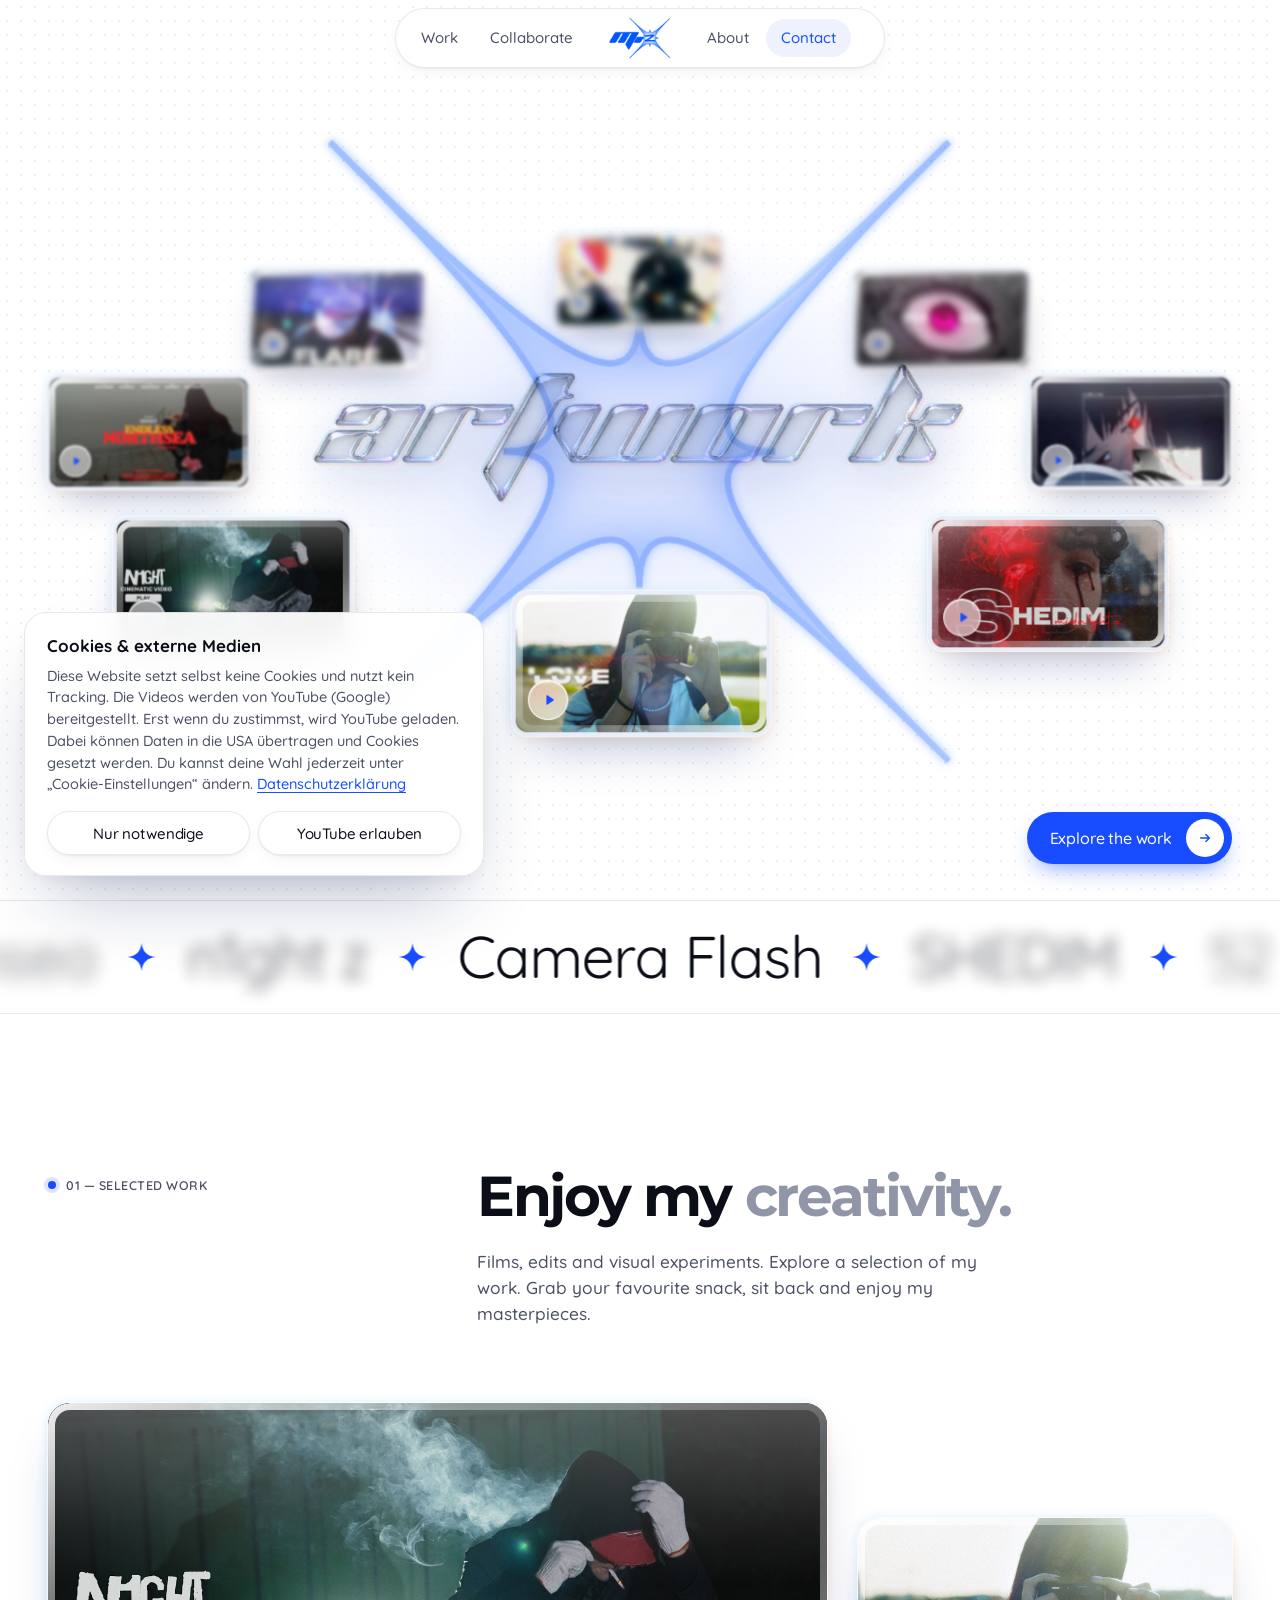
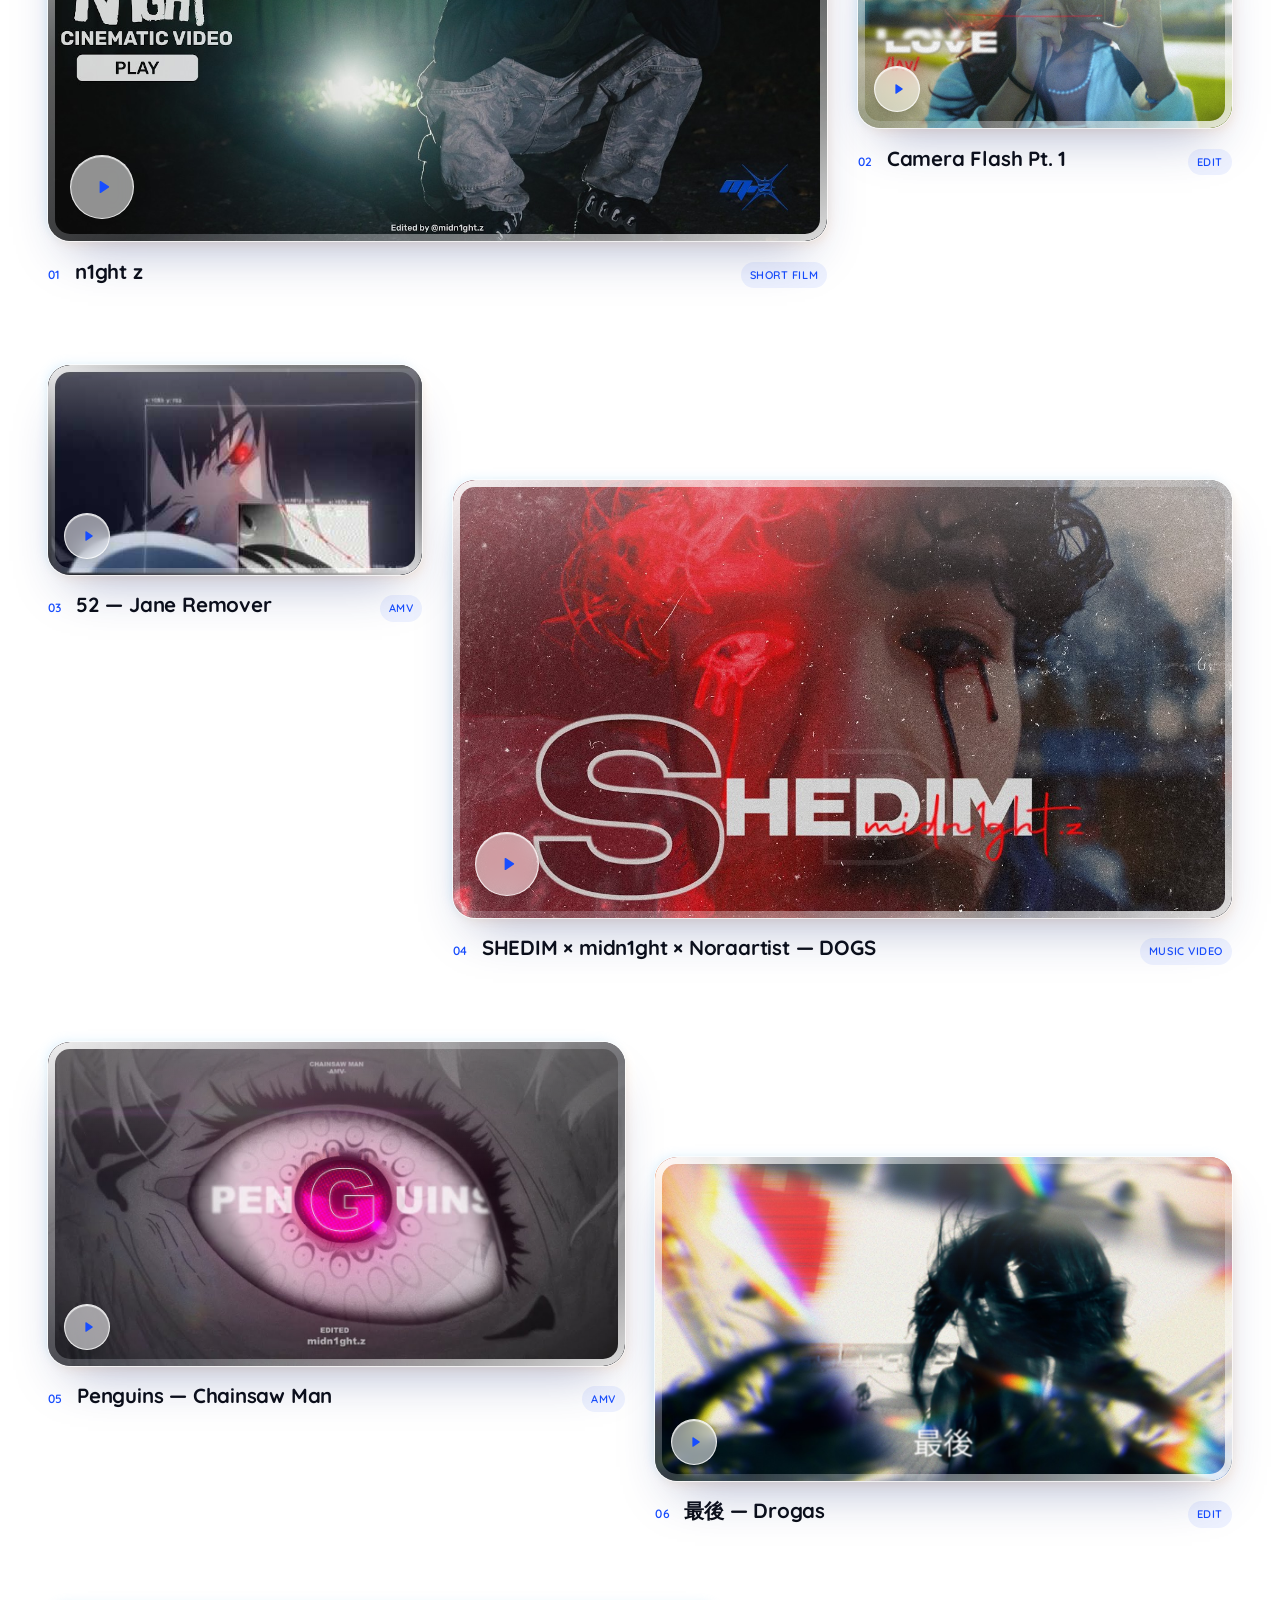
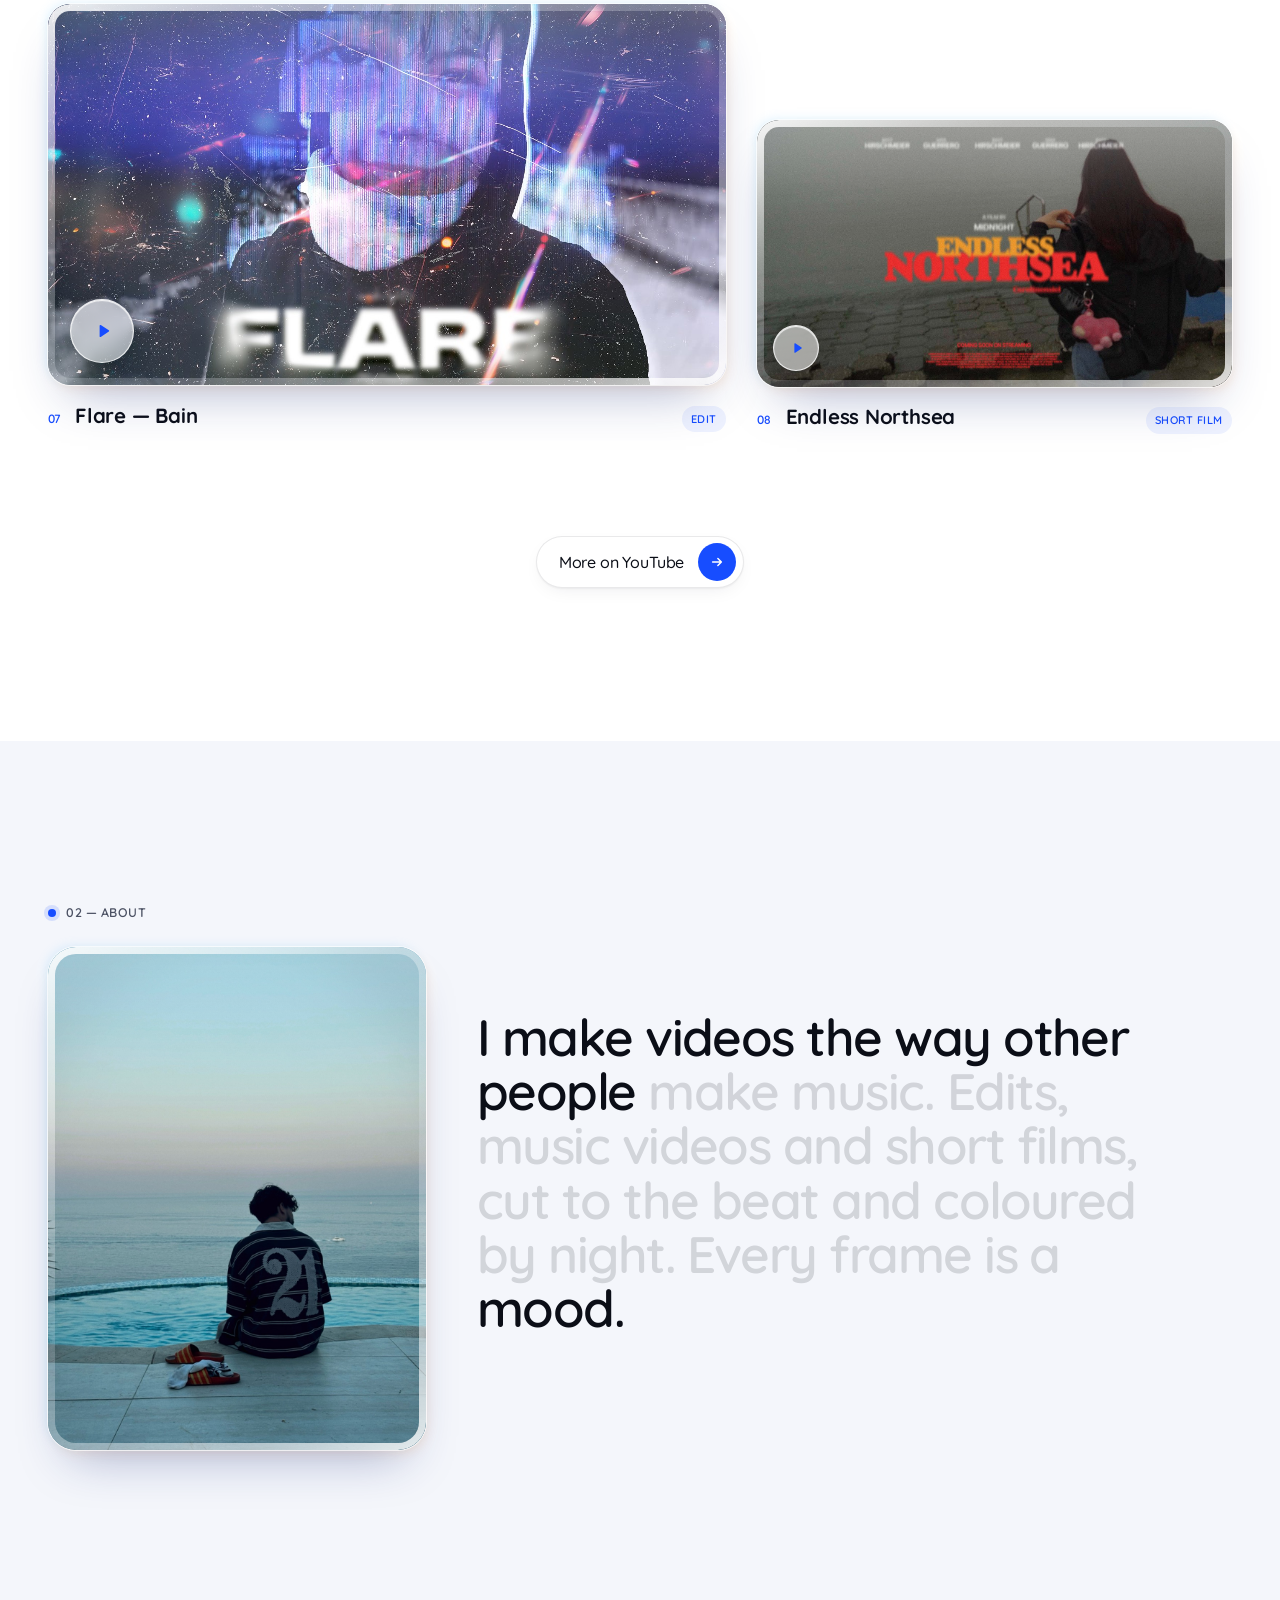
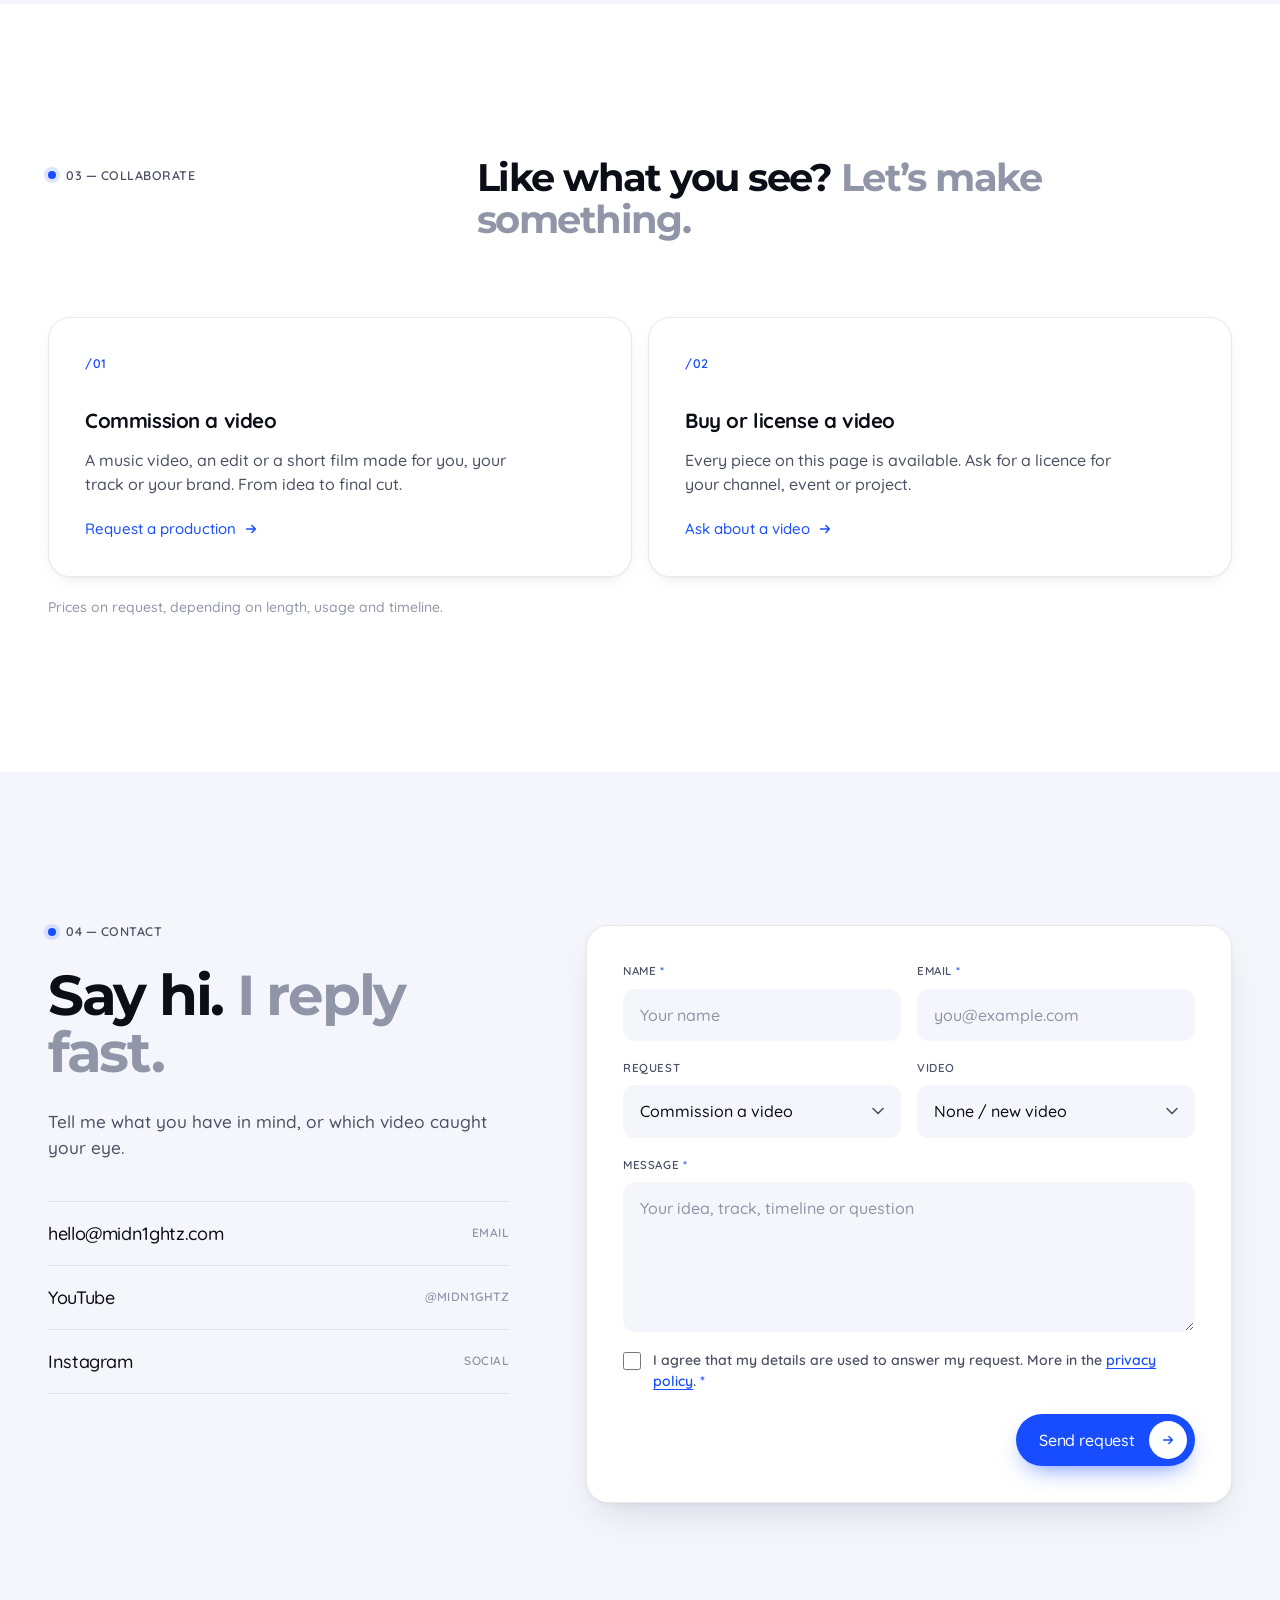
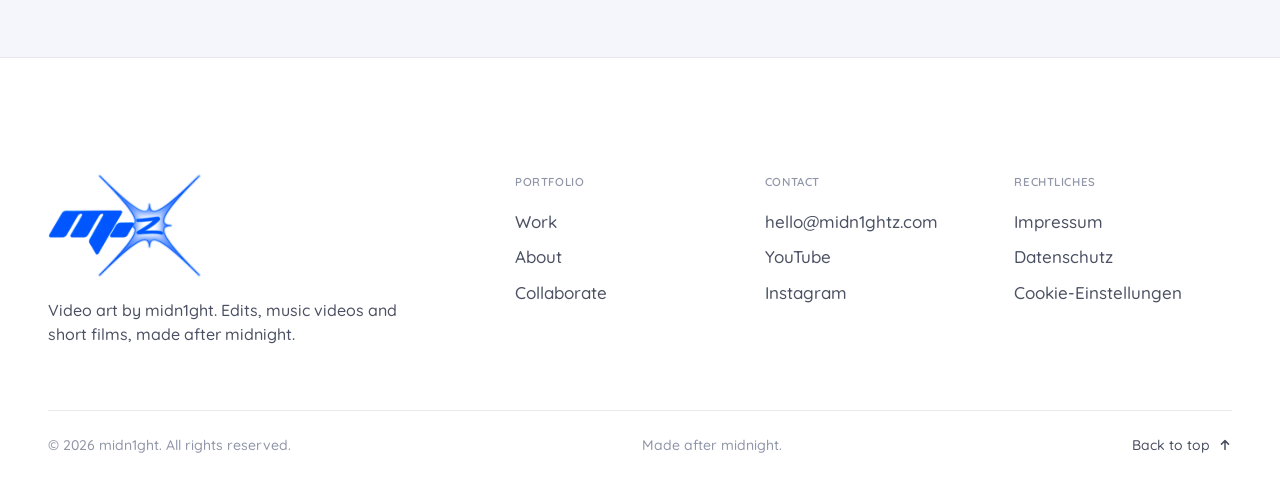
==== commit ae584897: "Add files via upload" ====
--- a/index.html
+++ b/index.html
@@ -25,7 +25,7 @@
   <link rel="manifest" href="site.webmanifest">
   <link rel="preload" href="assets/fonts/montserrat-latin-wght.woff2" as="font" type="font/woff2" crossorigin>
   <link rel="preload" href="assets/fonts/quicksand-variable.woff2" as="font" type="font/woff2" crossorigin>
-  <link rel="stylesheet" href="assets/css/style.css?v=2">
+  <link rel="stylesheet" href="assets/css/style.css?v=3">
   <script>document.documentElement.classList.replace('no-js', 'js');</script>
 
   <script type="application/ld+json">
@@ -135,8 +135,8 @@
         <div class="section-head">
           <div class="section-head__title"><span class="eyebrow">01 — Selected work</span></div>
           <div class="section-head__title">
-            <h2 class="h-1" id="work-title">Eight pieces. <span class="muted">Press play.</span></h2>
-            <p class="lead">Every video is its own world: rhythm, colour and movement, cut frame by frame.</p>
+            <h2 class="h-1" id="work-title">Enjoy my <span class="muted">creativity.</span></h2>
+            <p class="lead">Films, edits and visual experiments. Explore a selection of my work. Grab your favourite snack, sit back and enjoy my masterpieces.</p>
           </div>
         </div>
 
@@ -366,6 +366,6 @@
   </footer>
   <!-- ============ /Footer ============ -->
 
-  <script src="assets/js/main.js?v=2" defer></script>
+  <script src="assets/js/main.js?v=3" defer></script>
 </body>
 </html>
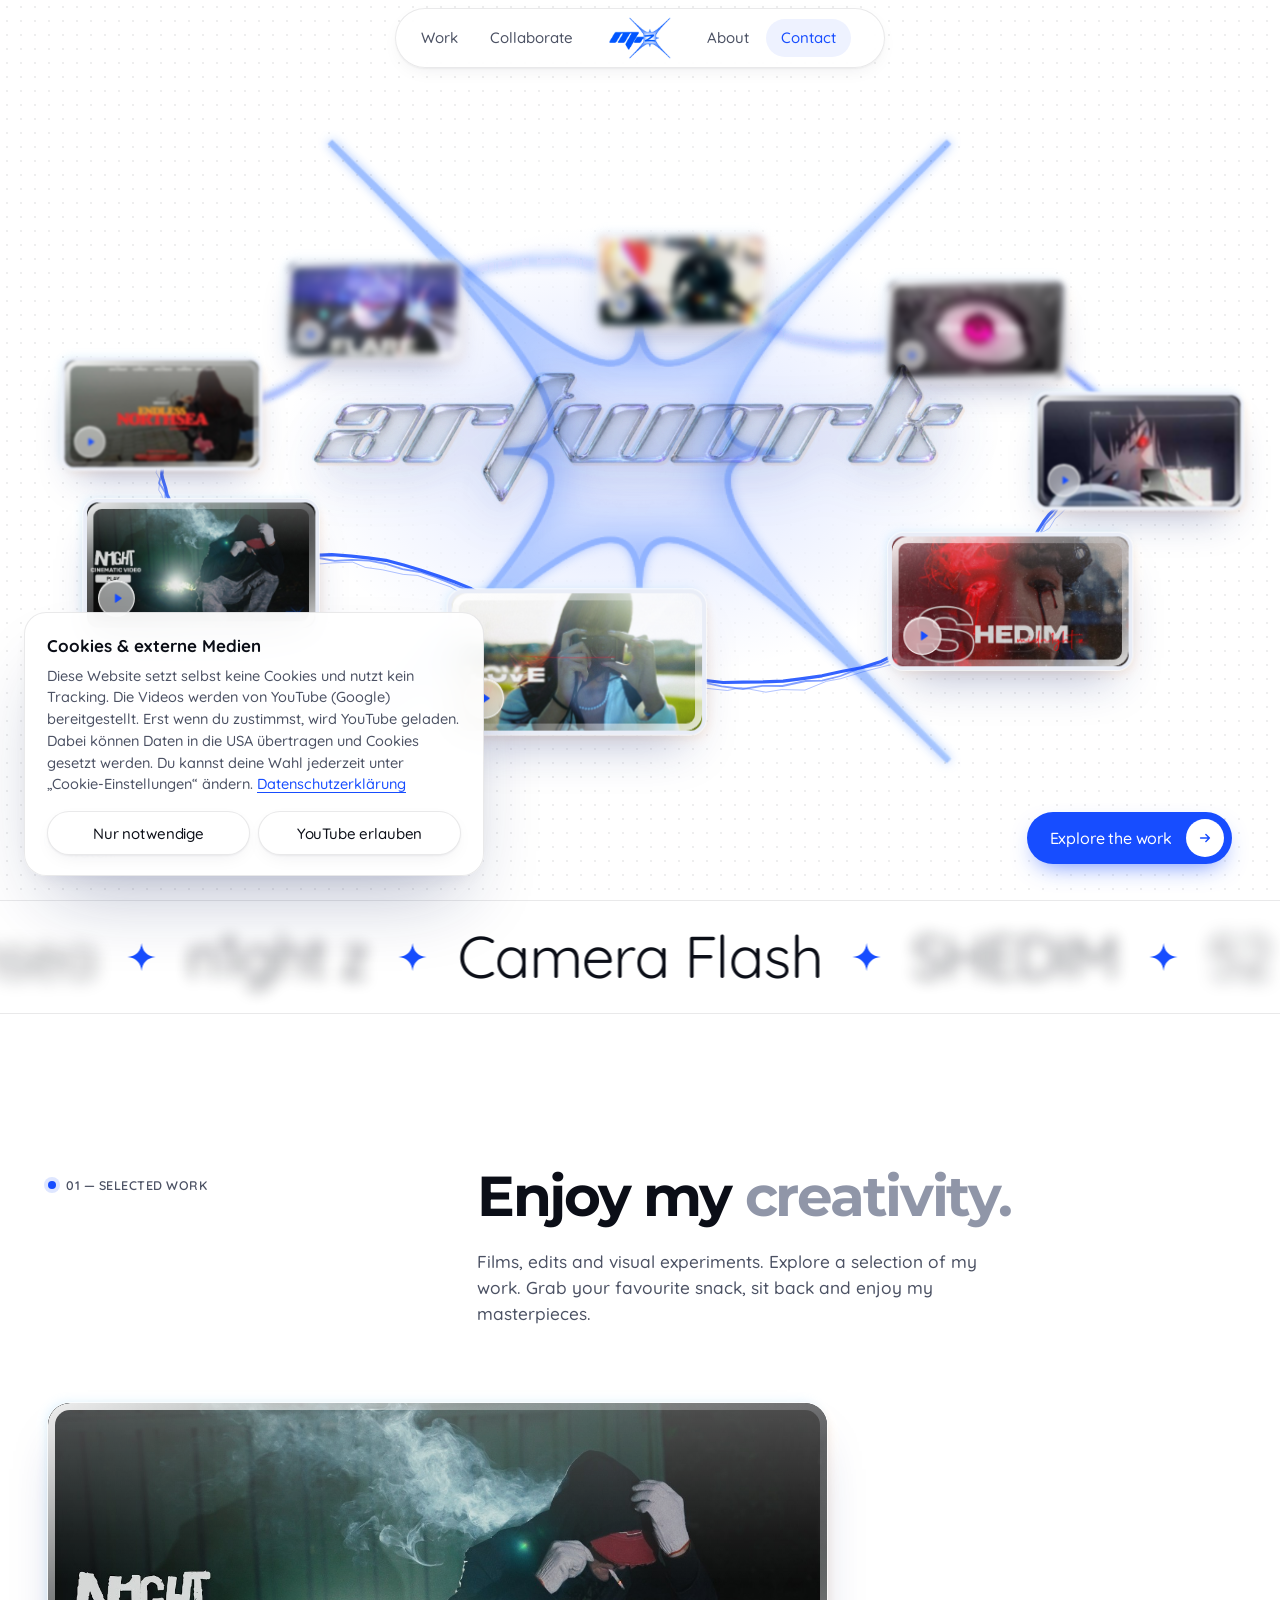
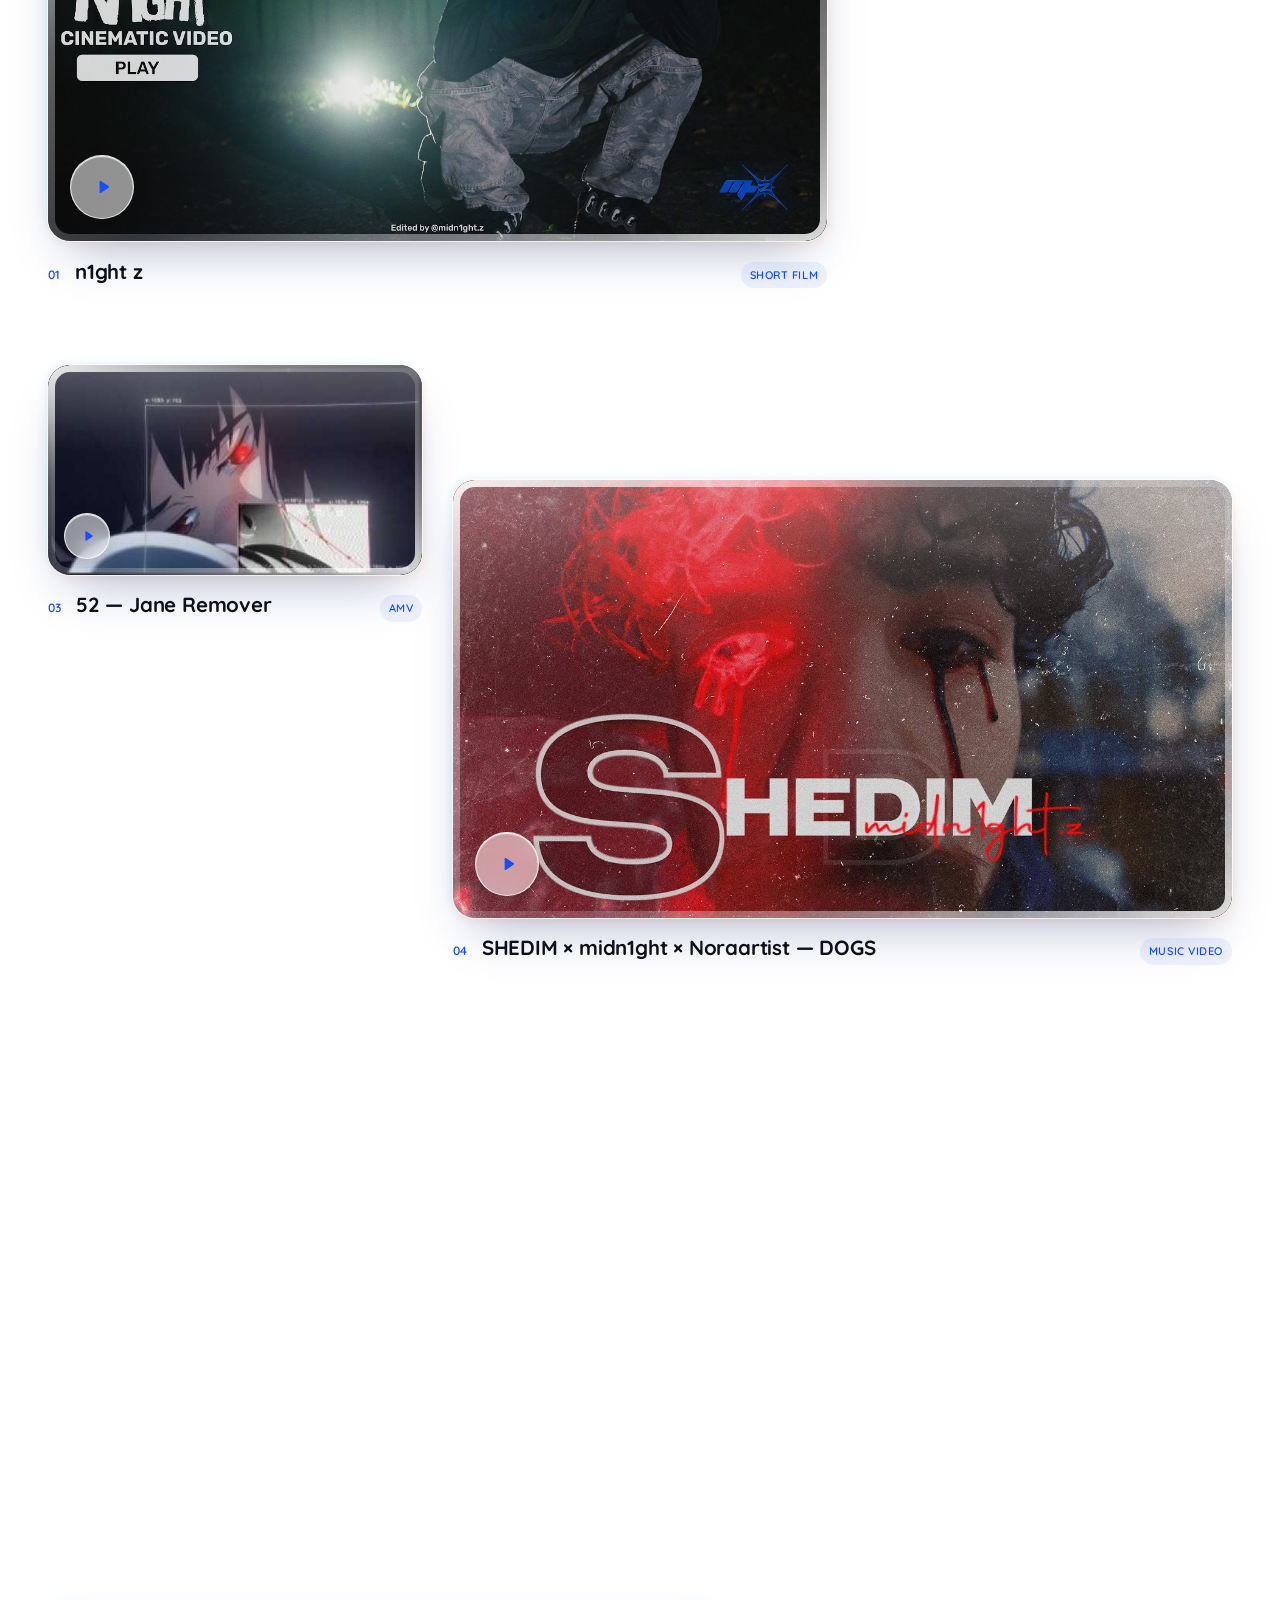
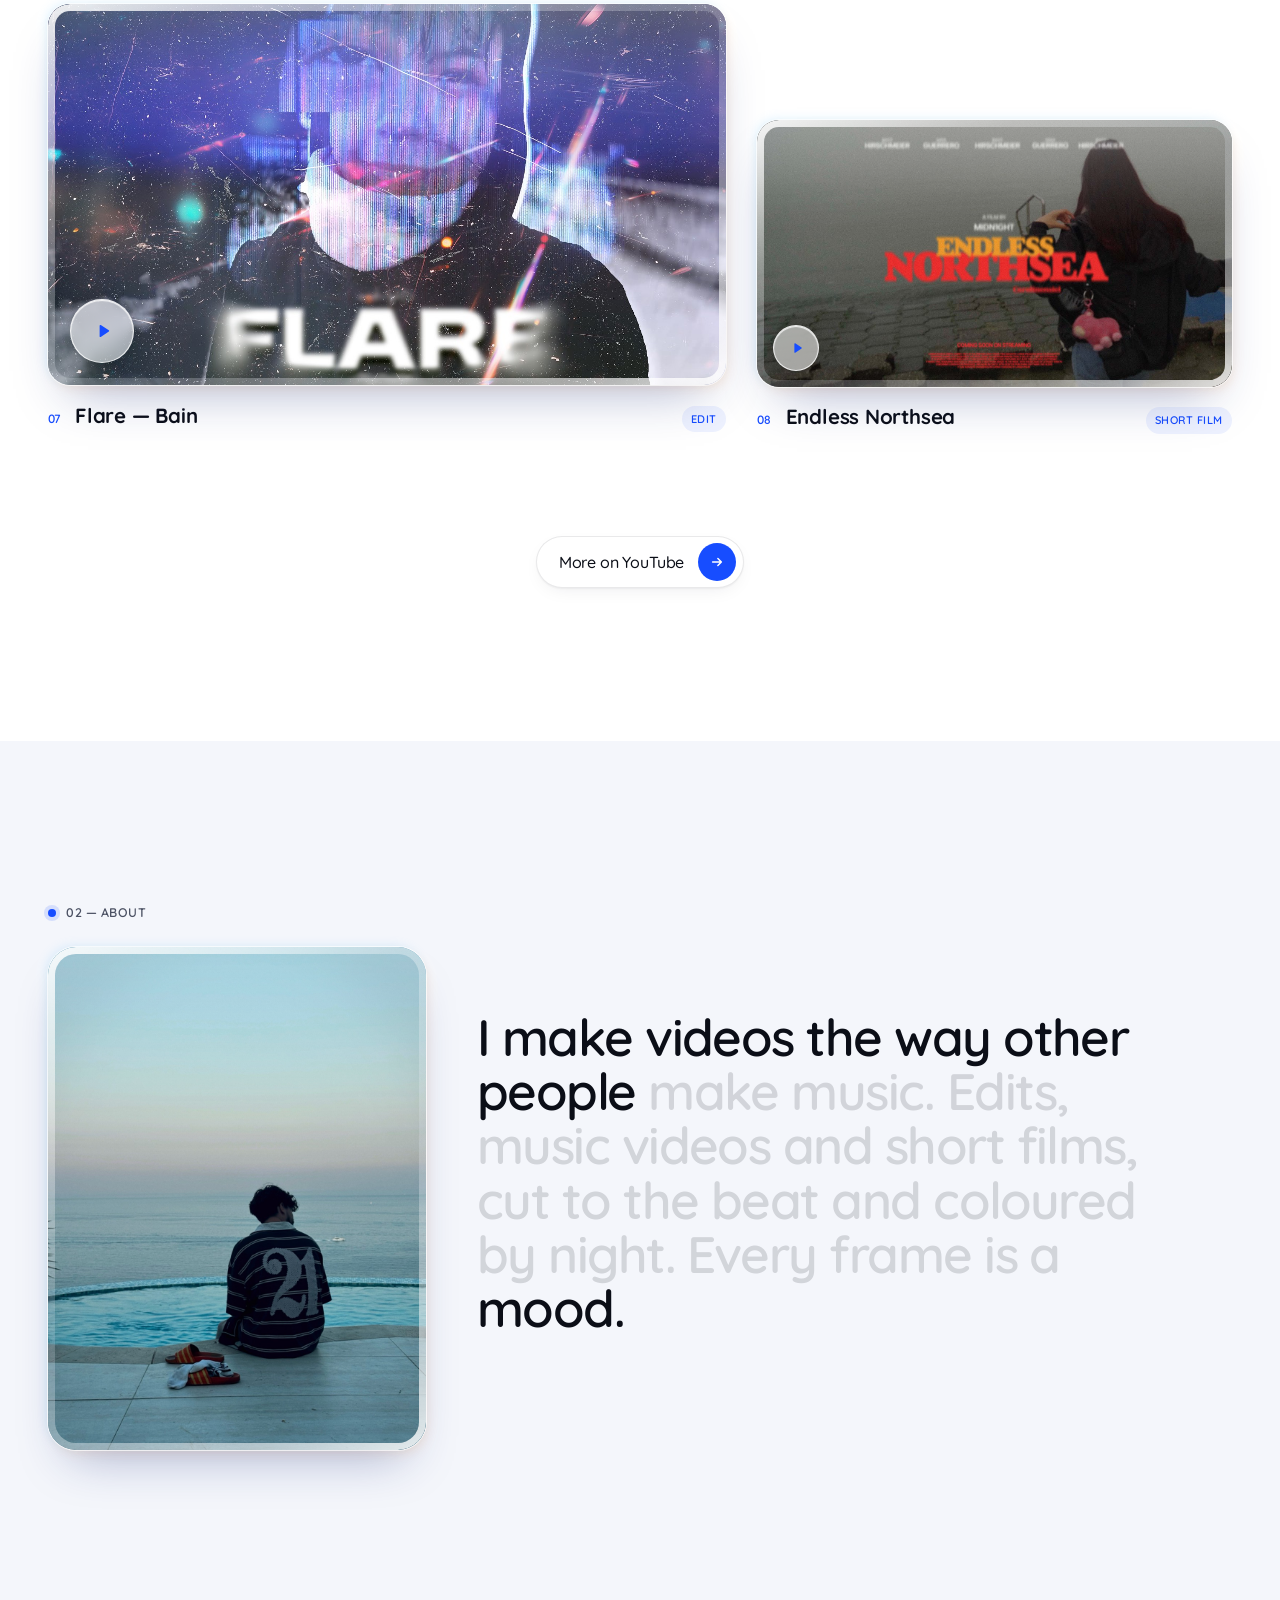
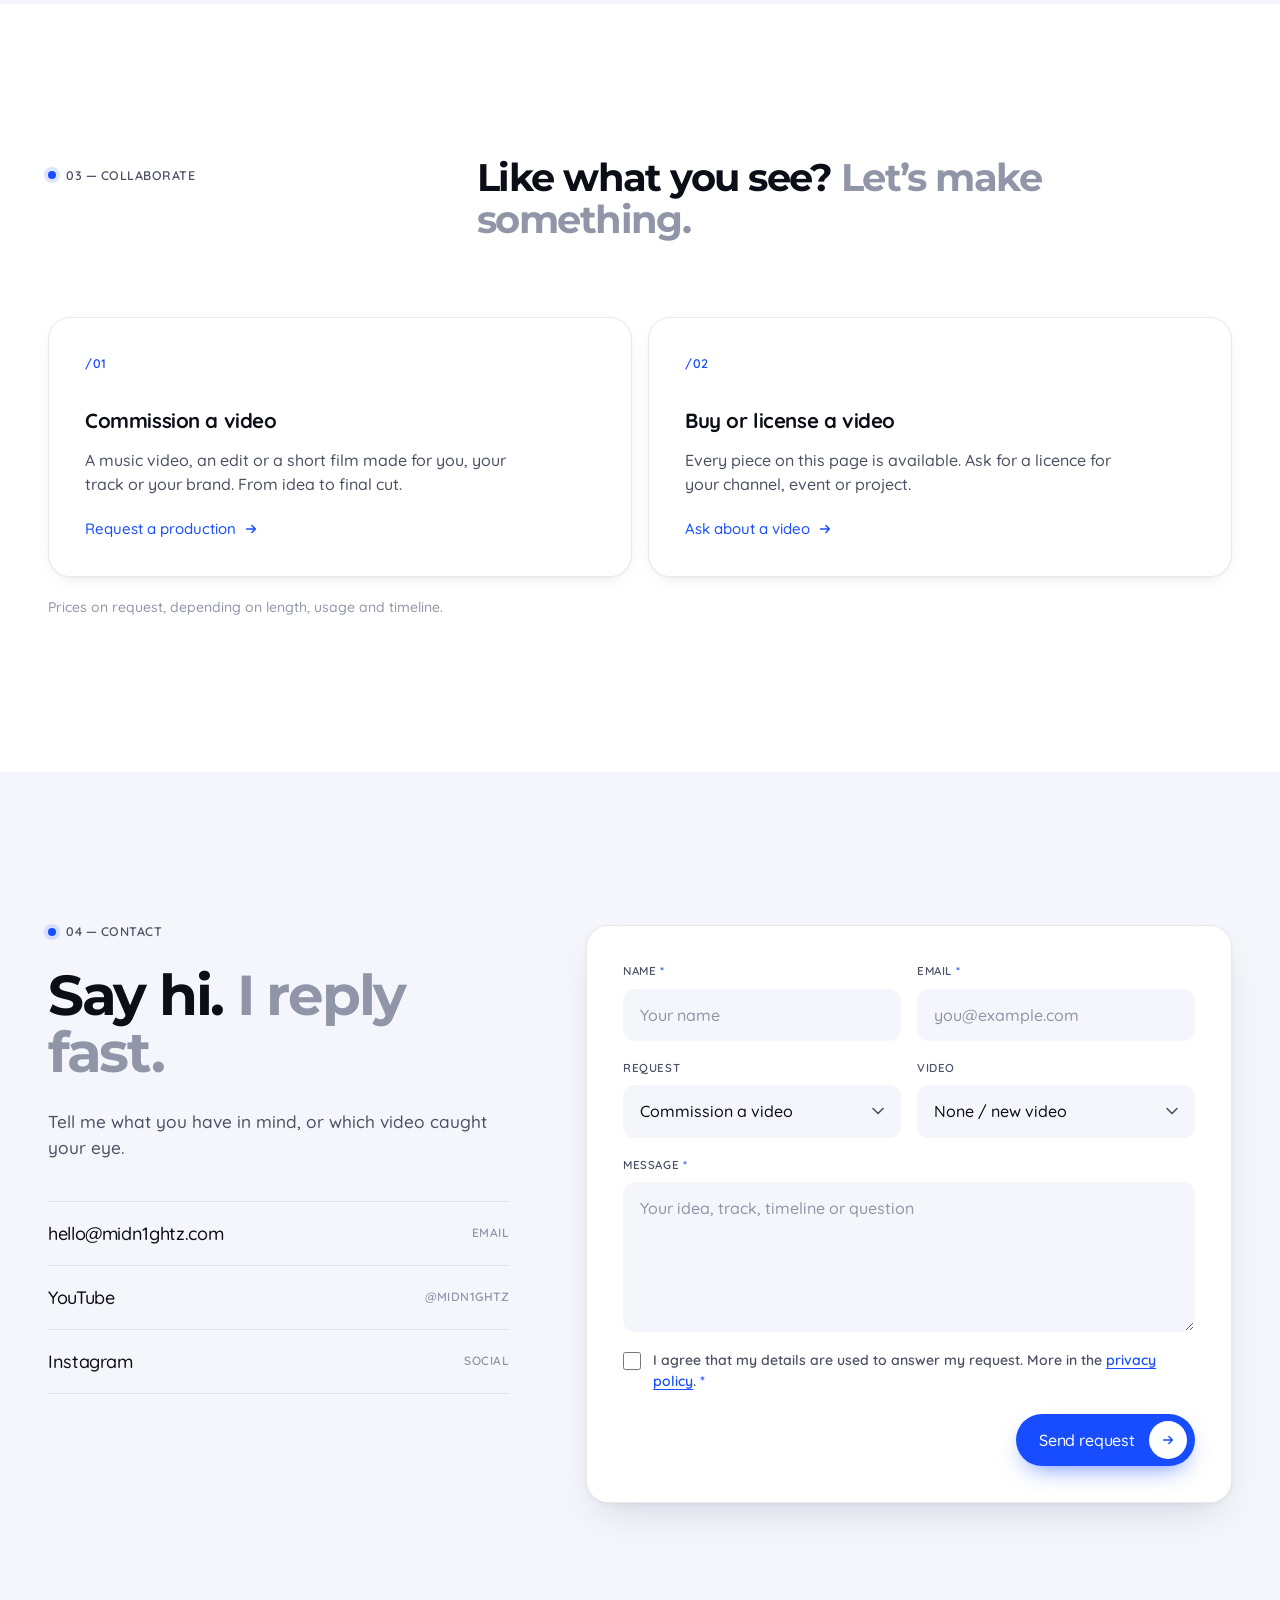
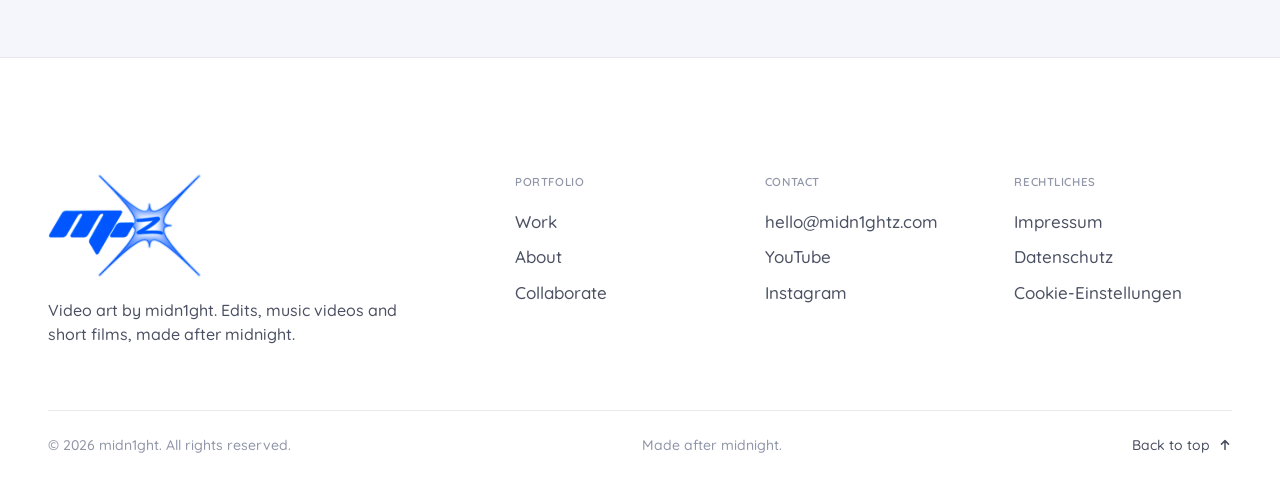
==== commit 83b63861: "Add files via upload" ====
--- a/index.html
+++ b/index.html
@@ -25,7 +25,7 @@
   <link rel="manifest" href="site.webmanifest">
   <link rel="preload" href="assets/fonts/montserrat-latin-wght.woff2" as="font" type="font/woff2" crossorigin>
   <link rel="preload" href="assets/fonts/quicksand-variable.woff2" as="font" type="font/woff2" crossorigin>
-  <link rel="stylesheet" href="assets/css/style.css?v=3">
+  <link rel="stylesheet" href="assets/css/style.css?v=4">
   <script>document.documentElement.classList.replace('no-js', 'js');</script>
 
   <script type="application/ld+json">
@@ -366,6 +366,6 @@
   </footer>
   <!-- ============ /Footer ============ -->
 
-  <script src="assets/js/main.js?v=3" defer></script>
+  <script src="assets/js/main.js?v=4" defer></script>
 </body>
 </html>
--- a/assets/css/style.css
+++ b/assets/css/style.css
@@ -499,6 +499,15 @@
     var(--gloss);
 }
 /* ========================= end GLASS THUMBNAILS ========================= */
+
+
+/* Hand-drawn marker lines between the ring cards in the hero (main.js).
+   Always behind every card (z-index 0 < back half 1 < wordmark 3 < front half 4). */
+.hero-scribbles { position: absolute; inset: 0; width: 100%; height: 100%; z-index: 0; pointer-events: none; overflow: visible; }
+.hero-scribbles path { fill: none; stroke-linecap: round; stroke-linejoin: round; }
+.hero-scribbles__main { stroke: rgba(var(--accent-rgb), .9); stroke-width: 3.2; }
+.hero-scribbles__pass { stroke: rgba(var(--accent-rgb), .55); stroke-width: 1.8; }
+.hero-scribbles__hair { stroke: rgba(var(--accent-rgb), .35); stroke-width: 1; }
 
 /* 9. About / statement --------------------------------------------------- */
 .approach__grid { display: grid; grid-template-columns: minmax(0, 4fr) minmax(0, 8fr); gap: 32px clamp(24px, 4vw, 64px); align-items: start; }
